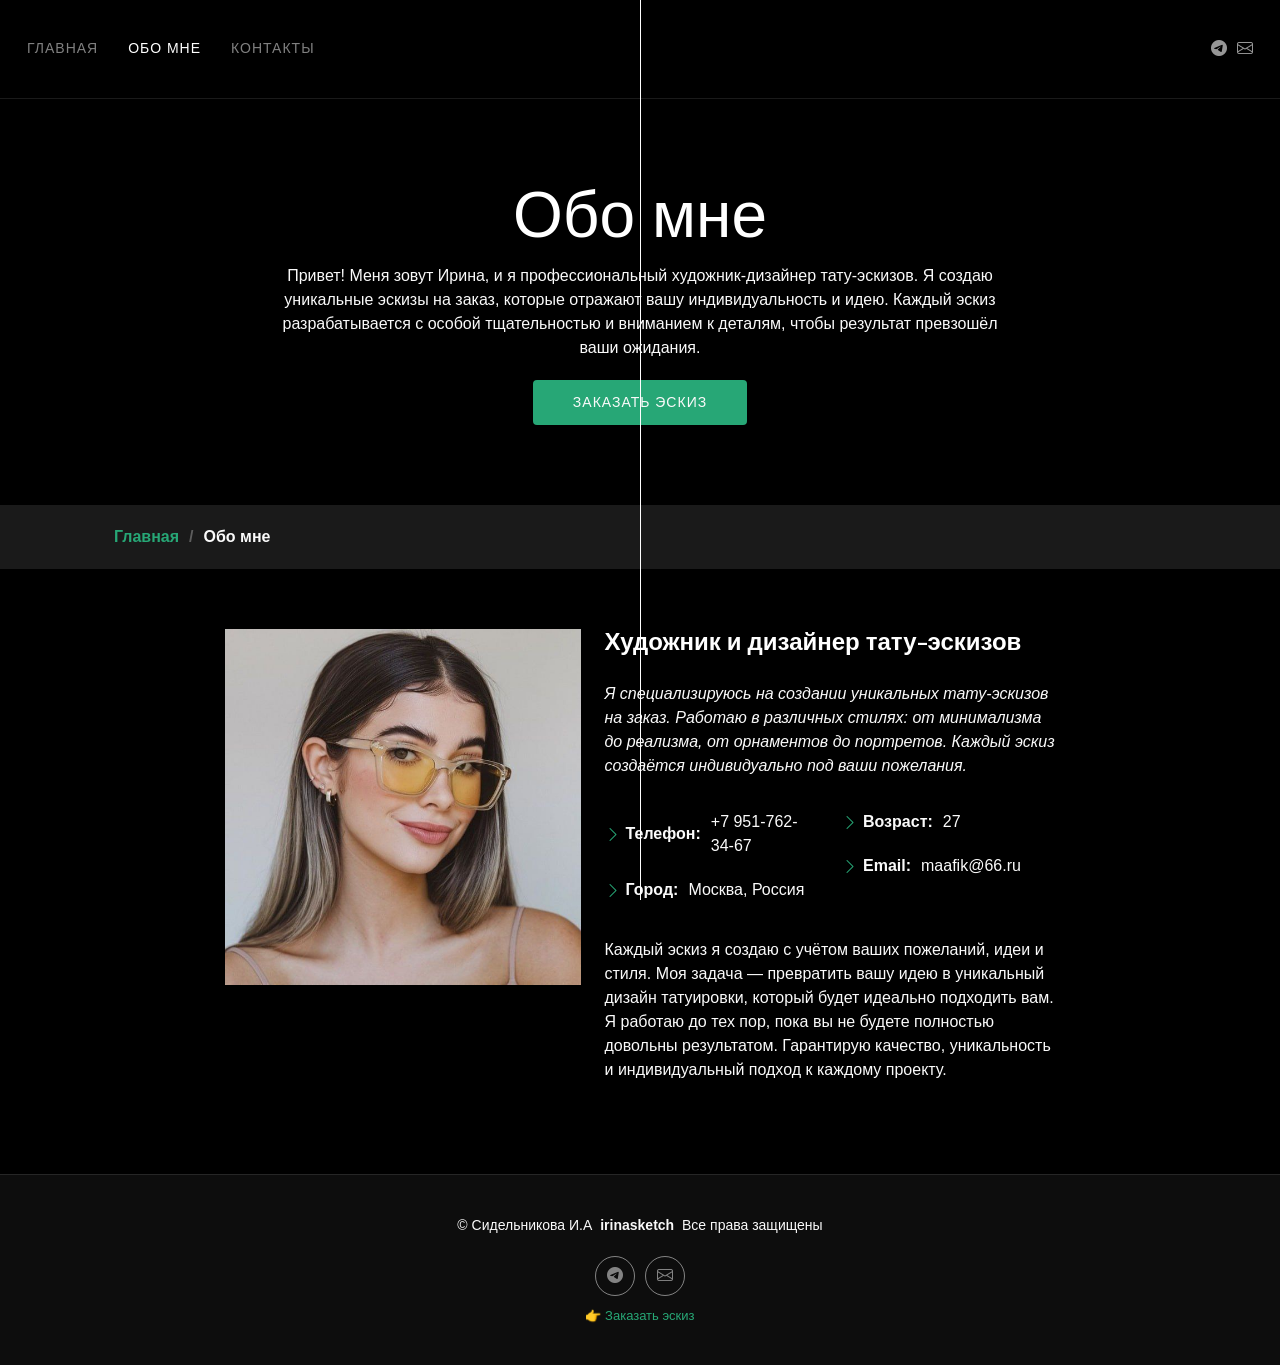
==== about.html @ cccf31b6 "312" ====
<!DOCTYPE html>
<html lang="en">

<head>
  <meta charset="utf-8">
  <meta content="width=device-width, initial-scale=1.0" name="viewport">
  <title>irinasketch — Обо мне</title>
  <meta name="description" content="Обо мне - Ирина, художник и дизайнер тату-эскизов. Создаю уникальные дизайны на заказ с учётом ваших пожеланий.">
  <meta name="keywords" content="обо мне, художник тату, дизайнер эскизов, тату мастер, ирина, портфолио">

  <!-- DNS prefetch for external resources -->
  <link rel="dns-prefetch" href="//fonts.googleapis.com">
  <link rel="dns-prefetch" href="//fonts.gstatic.com">
  <link rel="dns-prefetch" href="//www.googletagmanager.com">
  <link rel="dns-prefetch" href="//mc.yandex.ru">

  <!-- Favicons -->
  <link rel="icon" href="/favicon.ico" type="image/x-icon">
  <link href="assets/img/favicon.png" rel="icon">
  <link href="assets/img/apple-touch-icon.png" rel="apple-touch-icon">

  <!-- Fonts - optimized -->
  <link rel="preconnect" href="https://fonts.googleapis.com">
  <link rel="preconnect" href="https://fonts.gstatic.com" crossorigin>
  <link rel="preload" href="https://fonts.googleapis.com/css2?family=Roboto:wght@300;400;500;700&family=Cardo:wght@400;700&display=swap" as="style" onload="this.onload=null;this.rel='stylesheet'">
  <noscript><link href="https://fonts.googleapis.com/css2?family=Roboto:wght@300;400;500;700&family=Cardo:wght@400;700&display=swap" rel="stylesheet"></noscript>


  <!-- Vendor CSS Files -->
  <link href="assets/vendor/bootstrap/css/bootstrap.min.css" rel="stylesheet">
  <link href="assets/vendor/bootstrap-icons/bootstrap-icons.css" rel="stylesheet">
  <link href="assets/vendor/aos/aos.css" rel="stylesheet">
  <link href="assets/vendor/glightbox/css/glightbox.min.css" rel="stylesheet">
  <link href="assets/vendor/swiper/swiper-bundle.min.css" rel="stylesheet">

  <!-- Main CSS File -->
  <link href="assets/css/main.css?v=2.0" rel="stylesheet">

  <!-- Google tag (gtag.js) - optimized loading -->
  <script>
    window.addEventListener('load', function() {
      setTimeout(function() {
        var script = document.createElement('script');
        script.async = true;
        script.src = 'https://www.googletagmanager.com/gtag/js?id=G-0ZKS0X8JS6';
        document.head.appendChild(script);
        
        script.onload = function() {
          window.dataLayer = window.dataLayer || [];
          function gtag(){dataLayer.push(arguments);}
          gtag('js', new Date());
          gtag('config', 'G-0ZKS0X8JS6');
        };
      }, 2000); // Задержка 2 секунды после загрузки страницы
    });
  </script>

  <!-- Google Ads Conversion Tracking -->
  <script>
  function gtag_report_conversion(url) {
    console.log('Conversion function called for URL:', url);
    var callback = function () {
      console.log('Conversion callback executed');
      if (typeof(url) != 'undefined') {
        window.location = url;
      }
    };
    
    // Check if gtag is available
    if (typeof gtag === 'function') {
      console.log('Sending conversion event...');
      gtag('event', 'conversion', {
          'send_to': 'AW-17846995280/Cr2oCLWYktwbENCSjr5C',
          'value': 1.0,
          'currency': 'USD',
          'event_callback': callback
      });
    } else {
      console.error('gtag function is not available!');
      // Fallback: redirect directly
      callback();
    }
    return false;
  }
  </script>

  <!-- =======================================================
  * Template Name: PhotoFolio
  * Template URL: https://bootstrapmade.com/photofolio-bootstrap-photography-website-template/
  * Author: BootstrapMade.com
  * License: https://bootstrapmade.com/license/
  ======================================================== -->
</head>
<!-- Yandex.Metrika counter - optimized loading -->
<script type="text/javascript">
  window.addEventListener('load', function() {
    setTimeout(function() {
      (function(m,e,t,r,i,k,a){
          m[i]=m[i]||function(){(m[i].a=m[i].a||[]).push(arguments)};
          m[i].l=1*new Date();
          for (var j = 0; j < document.scripts.length; j++) {if (document.scripts[j].src === r) { return; }}
          k=e.createElement(t),a=e.getElementsByTagName(t)[0],k.async=1,k.src=r,a.parentNode.insertBefore(k,a)
      })(window, document,'script','https://mc.yandex.ru/metrika/tag.js?id=105430483', 'ym');

      ym(105430483, 'init', {ssr:true, webvisor:true, clickmap:true, ecommerce:"dataLayer", accurateTrackBounce:true, trackLinks:true});
    }, 1500); // Задержка 1.5 секунды после загрузки страницы
  });
</script>
<noscript><div><img src="https://mc.yandex.ru/watch/105430483" style="position:absolute; left:-9999px;" alt="" /></div></noscript>
<!-- /Yandex.Metrika counter -->


<body class="about-page">

  <header id="header" class="header d-flex align-items-center sticky-top">
    <div class="container-fluid position-relative d-flex align-items-center justify-content-between">

      
      <nav id="navmenu" class="navmenu">
        <ul>
          <li><a href="https://irinasketch.ru/">Главная<br></a></li>
          <li><a href="https://irinasketch.ru/about.html" class="active">Обо мне</a></li>
          <li><a href="https://irinasketch.ru/contact.html">Контакты</a></li>
        </ul>
        <i class="mobile-nav-toggle d-xl-none bi bi-list"></i>
      </nav>

      <div class="header-social-links">
        <a href="https://t.me/Irinasketchs?text=%D0%97%D0%B4%D1%80%D0%B0%D0%B2%D1%81%D1%82%D0%B2%D1%83%D0%B9%D1%82%D0%B5!%20%D0%A5%D0%BE%D1%87%D1%83%20%D0%B7%D0%B0%D0%BA%D0%B0%D0%B7%D0%B0%D1%82%D1%8C%20%D1%8D%D1%81%D0%BA%D0%B8%D0%B7." class="facebook" onclick="return gtag_report_conversion('https://t.me/Irinasketchs?text=%D0%97%D0%B4%D1%80%D0%B0%D0%B2%D1%81%D1%82%D0%B2%D1%83%D0%B9%D1%82%D0%B5!%20%D0%A5%D0%BE%D1%87%D1%83%20%D0%B7%D0%B0%D0%BA%D0%B0%D0%B7%D0%B0%D1%82%D1%8C%20%D1%8D%D1%81%D0%BA%D0%B8%D0%B7.')"><i class="bi bi-facebook"></i></a>

        <a href="mailto:maafik@66.ru" class="instagram"><i class="bi bi-instagram"></i></a>
      </div>

    </div>
  </header>
  <main class="main">

    <!-- Page Title -->
    <div class="page-title" data-aos="fade">
      <div class="heading">
        <div class="container">
          <div class="row d-flex justify-content-center text-center">
            <div class="col-lg-8">
              <h1>Обо мне</h1>
<p class="mb-0">Привет! Меня зовут Ирина, и я профессиональный художник-дизайнер тату-эскизов. 
  Я создаю уникальные эскизы на заказ, которые отражают вашу индивидуальность и идею. 
  Каждый эскиз разрабатывается с особой тщательностью и вниманием к деталям, чтобы результат превзошёл ваши ожидания.</p>

              <a href="https://irinasketch.ru/contact.html" class="cta-btn">Заказать эскиз<br></a>
            </div>
          </div>
        </div>
      </div>
      <nav class="breadcrumbs">
        <div class="container">
          <ol>
            <li><a href="https://irinasketch.ru/">Главная</a></li>
            <li class="current">Обо мне</li>
          </ol>
        </div>
      </nav>
    </div><!-- End Page Title -->

    <!-- About Section -->
    <section id="about" class="about section">

      <div class="container" data-aos="fade-up" data-aos-delay="100">

        <div class="row gy-4 justify-content-center">
          <div class="col-lg-4">
            <img src="assets/img/profile-img.png" class="img-fluid" alt="">
          </div>
          <div class="col-lg-5 content">
            <h2>Художник и дизайнер тату-эскизов</h2>
<p class="fst-italic py-3">
 Я специализируюсь на создании уникальных тату-эскизов на заказ. Работаю в различных стилях: от минимализма до реализма, от орнаментов до портретов. Каждый эскиз создаётся индивидуально под ваши пожелания.
</p>

     
            <div class="row">
              <div class="col-lg-6">
                <ul>
                  <li><i class="bi bi-chevron-right"></i> <strong>Телефон:</strong> <span>+7 951-762-34-67</span></li>
                  <li><i class="bi bi-chevron-right"></i> <strong>Город:</strong> <span>Москва, Россия</span></li>
                </ul>
              </div>
              <div class="col-lg-6">
                <ul>
                  <li><i class="bi bi-chevron-right"></i> <strong>Возраст:</strong> <span>27</span></li>
                  <li><i class="bi bi-chevron-right"></i> <strong>Email:</strong> <span>maafik@66.ru</span></li>
                </ul>
              </div>
            </div>
            
<p class="py-3">
   Каждый эскиз я создаю с учётом ваших пожеланий, идеи и стиля. 
  Моя задача — превратить вашу идею в уникальный дизайн татуировки, который будет идеально подходить вам. 
  Я работаю до тех пор, пока вы не будете полностью довольны результатом. 
  Гарантирую качество, уникальность и индивидуальный подход к каждому проекту.
</p>

          </div>
        </div>

      </div>

    </section><!-- /About Section -->

  </main>

  <footer id="footer" class="footer">

    <div class="container">
      <div class="copyright text-center ">
        <p>© <span>Сидельникова И.А</span> <strong class="px-1 sitename">irinasketch</strong> <span> Все права защищены</span></p>
      </div>
      <div class="social-links d-flex justify-content-center">
        <a href="https://t.me/Irinasketchs?text=%D0%97%D0%B4%D1%80%D0%B0%D0%B2%D1%81%D1%82%D0%B2%D1%83%D0%B9%D1%82%D0%B5!%20%D0%A5%D0%BE%D1%87%D1%83%20%D0%B7%D0%B0%D0%BA%D0%B0%D0%B7%D0%B0%D1%82%D1%8C%20%D1%8D%D1%81%D0%BA%D0%B8%D0%B7." onclick="return gtag_report_conversion('https://t.me/Irinasketchs?text=%D0%97%D0%B4%D1%80%D0%B0%D0%B2%D1%81%D1%82%D0%B2%D1%83%D0%B9%D1%82%D0%B5!%20%D0%A5%D0%BE%D1%87%D1%83%20%D0%B7%D0%B0%D0%BA%D0%B0%D0%B7%D0%B0%D1%82%D1%8C%20%D1%8D%D1%81%D0%BA%D0%B8%D0%B7.')"><i class="bi bi-facebook"></i></a>

        <a href="mailto:maafik@66.ru"><i class="bi bi-instagram"></i></a>
      </div>
      <div class="credits">
        <!-- All the links in the footer should remain intact. -->
        <!-- You can delete the links only if you've purchased the pro version. -->
        <!-- Licensing information: https://bootstrapmade.com/license/ -->
        <!-- Purchase the pro version with working PHP/AJAX contact form: [buy-url] -->
<a href="https://irinasketch.ru/contact.html">👉 Заказать эскиз</a>
      </div>
    </div>

  </footer>

  <!-- Scroll Top -->
  <a href="#" id="scroll-top" class="scroll-top d-flex align-items-center justify-content-center"><i class="bi bi-arrow-up-short"></i></a>

  <!-- Preloader -->
  <div id="preloader">
    <div class="line"></div>
  </div>

  <!-- Critical JS preload -->
  <link rel="preload" href="assets/vendor/bootstrap/js/bootstrap.bundle.min.js" as="script">
  <link rel="preload" href="assets/vendor/aos/aos.js" as="script">
  <link rel="preload" href="assets/js/main.js?v=2.0" as="script">

  <!-- Vendor JS Files -->
  <script src="assets/vendor/bootstrap/js/bootstrap.bundle.min.js" defer></script>
  <script src="assets/vendor/php-email-form/validate.js" defer></script>
  <script src="assets/vendor/aos/aos.js" defer></script>
  <script src="assets/vendor/glightbox/js/glightbox.min.js" defer></script>
  <script src="assets/vendor/swiper/swiper-bundle.min.js" defer></script>

  <!-- Main JS File -->
  <script src="assets/js/main.js?v=2.0" defer></script>

</body>

</html>
---- assets/css/main.css ----
/**
* Template Name: PhotoFolio
* Template URL: https://bootstrapmade.com/photofolio-bootstrap-photography-website-template/
* Updated: Aug 07 2024 with Bootstrap v5.3.3
* Author: BootstrapMade.com
* License: https://bootstrapmade.com/license/
*/

/*--------------------------------------------------------------
# Font & Color Variables
# Help: https://bootstrapmade.com/color-system/
--------------------------------------------------------------*/
/* Fonts */
:root {
  --default-font: "Roboto",  system-ui, -apple-system, "Segoe UI", Roboto, "Helvetica Neue", Arial, "Noto Sans", "Liberation Sans", sans-serif, "Apple Color Emoji", "Segoe UI Emoji", "Segoe UI Symbol", "Noto Color Emoji";
  --heading-font: "Cardo",  sans-serif;
  --nav-font: "Inter",  sans-serif;
}

/* Global Colors - The following color variables are used throughout the website. Updating them here will change the color scheme of the entire website */
:root { 
  --background-color: #000000; /* Background color for the entire website, including individual sections */
  --default-color: #fafafa; /* Default color used for the majority of the text content across the entire website */
  --heading-color: #ffffff; /* Color for headings, subheadings and title throughout the website */
  --accent-color: #27a776; /* Accent color that represents your brand on the website. It's used for buttons, links, and other elements that need to stand out */
  --surface-color: #1a1a1a; /* The surface color is used as a background of boxed elements within sections, such as cards, icon boxes, or other elements that require a visual separation from the global background. */
  --contrast-color: #ffffff; /* Contrast color for text, ensuring readability against backgrounds of accent, heading, or default colors. */
}

/* Nav Menu Colors - The following color variables are used specifically for the navigation menu. They are separate from the global colors to allow for more customization options */
:root {
  --nav-color: rgba(255, 255, 255, 0.5);  /* The default color of the main navmenu links */
  --nav-hover-color: #ffffff; /* Applied to main navmenu links when they are hovered over or active */
  --nav-mobile-background-color: #1a1a1a; /* Used as the background color for mobile navigation menu */
  --nav-dropdown-background-color: #1a1a1a; /* Used as the background color for dropdown items that appear when hovering over primary navigation items */
  --nav-dropdown-color: rgba(255, 255, 255, 0.5); /* Used for navigation links of the dropdown items in the navigation menu. */
  --nav-dropdown-hover-color: #ffffff; /* Similar to --nav-hover-color, this color is applied to dropdown navigation links when they are hovered over. */
}

/* Color Presets - These classes override global colors when applied to any section or element, providing reuse of the sam color scheme. */

.light-background {
  --background-color: #1a1a1a;
  --surface-color: #343434;
}

.dark-background {
  --background-color: #060606;
  --default-color: #ffffff;
  --heading-color: #ffffff;
  --surface-color: #252525;
  --contrast-color: #ffffff;
}

/* Smooth scroll */
:root {
  scroll-behavior: smooth;
}

/*--------------------------------------------------------------
# General Styling & Shared Classes
--------------------------------------------------------------*/
body {
  color: var(--default-color);
  background-color: var(--background-color);
  font-family: var(--default-font);
}

a {
  color: var(--accent-color);
  text-decoration: none;
  transition: 0.3s;
}

a:hover {
  color: color-mix(in srgb, var(--accent-color), transparent 25%);
  text-decoration: none;
}

h1,
h2,
h3,
h4,
h5,
h6 {
  color: var(--heading-color);
  font-family: var(--heading-font);
}

/* PHP Email Form Messages
------------------------------*/
.php-email-form .error-message {
  display: none;
  background: #df1529;
  color: #ffffff;
  text-align: left;
  padding: 15px;
  margin-bottom: 24px;
  font-weight: 600;
}

.php-email-form .sent-message {
  display: none;
  color: #ffffff;
  background: #059652;
  text-align: center;
  padding: 15px;
  margin-bottom: 24px;
  font-weight: 600;
}

.php-email-form .loading {
  display: none;
  background: var(--surface-color);
  text-align: center;
  padding: 15px;
  margin-bottom: 24px;
}

.php-email-form .loading:before {
  content: "";
  display: inline-block;
  border-radius: 50%;
  width: 24px;
  height: 24px;
  margin: 0 10px -6px 0;
  border: 3px solid var(--accent-color);
  border-top-color: var(--surface-color);
  animation: php-email-form-loading 1s linear infinite;
}

@keyframes php-email-form-loading {
  0% {
      transform: rotate(0deg);
  }

  100% {
      transform: rotate(360deg);
  }
}

body {
  font-family: Arial, sans-serif;
  margin: 0;
  padding: 0;
  background: #000;
  color: #fff;
}

.overlay {
  position: fixed;
  top: 0;
  left: 0;
  width: 100%;
  height: 100%;
  background: rgba(0, 0, 0, 0.9);
}

.order-modal {
  position: fixed;
  inset: 0;
  display: none;
  align-items: center;
  justify-content: center;
  background: rgba(0, 0, 0, 0.78);
  backdrop-filter: blur(4px);
  padding: 0;
  z-index: 10500;
  overflow: hidden;
  overscroll-behavior: contain;
  padding-top: env(safe-area-inset-top, 0px);
  padding-bottom: env(safe-area-inset-bottom, 0px);
}

.order-modal.open {
  display: flex;
}

.order-modal__dialog {
  position: relative;
  background: radial-gradient(circle at 15% 15%, rgba(255, 108, 61, 0.12), transparent 40%),
              radial-gradient(circle at 80% 0%, rgba(255, 60, 125, 0.14), transparent 45%),
              #0b0b0f;
  border: 1px solid rgba(255, 255, 255, 0.06);
  box-shadow: 0 20px 60px rgba(0, 0, 0, 0.55);
  border-radius: 18px;
  max-width: 840px;
  width: 100%;
  padding: 32px 28px 26px;
  color: #f8f8f8;
  box-sizing: border-box;
  max-height: 100vh; /* fallback */
  max-height: 100svh;
  max-height: 100dvh;
  overflow-x: hidden;
  overflow-y: auto;
  overscroll-behavior: contain;
  -webkit-overflow-scrolling: touch;
}

.order-modal__close {
  position: absolute;
  top: 12px;
  right: 12px;
  width: 28px;
  height: 28px;
  border-radius: 50%;
  background: rgba(255, 255, 255, 0.08);
  border: 1px solid rgba(255, 255, 255, 0.08);
  color: #fff;
  font-size: 16px;
  display: grid;
  place-items: center;
  cursor: pointer;
  transition: 0.25s;
}

.order-modal__close:hover {
  background: rgba(255, 255, 255, 0.16);
}

.order-modal__title {
  text-align: center;
  font-size: clamp(24px, 2.8vw, 32px);
  margin: 6px 0 12px;
  font-weight: 800;
}

.order-modal__text {
  text-align: center;
  color: rgba(255, 255, 255, 0.82);
  line-height: 1.55;
  max-width: 700px;
  margin: 0 auto 24px;
  font-size: 16px;
}

.order-modal__actions {
  display: grid;
  grid-template-columns: 1fr;
  gap: 12px;
  margin-bottom: 18px;
}

.order-modal__btn {
  display: inline-flex;
  align-items: center;
  justify-content: center;
  gap: 10px;
  padding: 14px 18px;
  border-radius: 12px;
  border: none;
  font-size: 17px;
  font-weight: 800;
  text-transform: uppercase;
  letter-spacing: 0.4px;
  cursor: pointer;
  transition: transform 0.2s ease, box-shadow 0.25s ease, filter 0.25s ease;
  width: 100%;
  color: #0b0b0f;
}

.order-modal__btn:hover {
  transform: translateY(-1px);
  filter: brightness(1.05);
}

.order-modal__btn--tg:hover {
  color: #ff3c3d;
}

.order-modal__btn:focus-visible {
  outline: 2px solid #fff;
  outline-offset: 3px;
}

.order-modal__btn--tg {
  background: linear-gradient(135deg, #37aee2, #1e96c8);
  box-shadow: 0 10px 28px rgba(55, 174, 226, 0.35);
}

.order-modal__btn--wa {
  background: linear-gradient(135deg, #25d366, #128c7e);
  box-shadow: 0 10px 28px rgba(37, 211, 102, 0.35);
  font-size: 17px;
  font-weight: 800;
  text-transform: uppercase;
  letter-spacing: 0.4px;
  padding: 14px 18px;
}

.order-modal__btn--wa:hover {
  color: #fff;
}

.order-modal__btn-content {
  display: flex;
  flex-direction: column;
  align-items: center;
  justify-content: center;
  width: 100%;
  height: 100%;
  text-align: center;
}

.order-modal__btn-main {
  font-size: 17px;
  font-weight: 800;
  text-transform: uppercase;
  letter-spacing: 0.4px;
  line-height: 1.2;
}

.order-modal__btn-sub {
  font-size: 11px;
  opacity: 0.8;
  margin-top: 2px;
  line-height: 1.2;
  text-transform: none;
  letter-spacing: normal;
}

.order-modal__btn-phone {
  font-size: 10px;
  opacity: 0.7;
  margin-top: 2px;
  line-height: 1.2;
}

.order-carousel {
  margin-top: 12px;
}

.order-carousel__label {
  font-weight: 700;
  letter-spacing: 0.6px;
  text-transform: uppercase;
  font-size: 13px;
  color: rgba(255, 255, 255, 0.65);
  margin-bottom: 8px;
  display: inline-block;
}

.order-carousel__viewport {
  position: relative;
}

.order-carousel__track {
  display: grid;
  grid-auto-flow: column;
  grid-auto-columns: 82%;
  gap: 14px;
  overflow-x: auto;
  scroll-snap-type: x mandatory;
  scroll-behavior: smooth;
  padding: 6px 4px 10px;
  -webkit-overflow-scrolling: touch;
}

.order-carousel__track::-webkit-scrollbar {
  height: 6px;
}

.order-carousel__track::-webkit-scrollbar-thumb {
  background: rgba(255, 255, 255, 0.22);
  border-radius: 8px;
}

.order-carousel__item {
  scroll-snap-align: center;
  border-radius: 12px;
  overflow: hidden;
  border: 1px solid rgba(255, 255, 255, 0.06);
  background: #111;
}

.order-carousel__item img {
  width: 100%;
  height: 100%;
  display: block;
  object-fit: cover;
  user-select: none;
  pointer-events: none;
  -webkit-user-drag: none;
}

.order-carousel__nav {
  position: absolute;
  inset: 0;
  pointer-events: none;
}

.order-carousel__arrow {
  position: absolute;
  top: 50%;
  transform: translateY(-50%);
  width: 44px;
  height: 44px;
  border-radius: 50%;
  border: 1px solid rgba(255, 255, 255, 0.15);
  background: rgba(0, 0, 0, 0.5);
  color: #fff;
  display: grid;
  place-items: center;
  cursor: pointer;
  pointer-events: all;
  transition: 0.25s ease;
}

.order-carousel__arrow:hover {
  background: rgba(0, 0, 0, 0.7);
  border-color: rgba(255, 255, 255, 0.25);
}

.order-carousel__arrow--prev {
  left: -6px;
}

.order-carousel__arrow--next {
  right: -6px;
}

.order-modal small {
  display: block;
  text-align: center;
  color: rgba(255, 255, 255, 0.55);
  margin-top: 12px;
}

.order-modal__vpn-notice {
  text-align: right;
  margin-top: 8px;
  padding-right: 8px;
}

.order-modal__vpn-text {
  color: #ff0000;
  font-size: 12px;
  opacity: 0.8;
}

body.modal-open {
  overflow: hidden;
  overscroll-behavior: contain;
}

@media (min-width: 768px) {
  .order-modal__dialog {
    padding: 38px 38px 30px;
  }

  .order-modal__actions {
    grid-template-columns: repeat(2, minmax(0, 1fr));
  }

  .order-carousel__track {
    grid-auto-columns: 48%;
  }
}

@media (max-width: 767.98px) {
  .order-modal {
    align-items: flex-start;
  }

  .order-modal__dialog {
    margin-top: 20px;
    max-height: calc(100vh - 40px);
    max-height: calc(100svh - 40px);
    max-height: calc(100dvh - 40px);
    height: auto;
  }

  .order-carousel__item {
    height: 230px;
  }
}

@media (min-width: 1200px) {
  .order-carousel__track {
    grid-auto-columns: 36%;
  }

  .order-carousel__arrow {
    display: grid;
  }
}

.form-container {
  background: #000000;
  padding: 20px;
  border-radius: 15px;
  box-shadow: 0 0 20px rgba(255, 255, 255, 0.5);
  width: 90%;
  max-width: 600px;
}

.form-container h2 {
  margin: 0 0 10px; /* Уменьшены отступы */
  text-align: center;
  font-size: 24px;
  font-weight: bold;
}

.form-container label {
  display: block;
  margin: 4px 0 2px; /* Уменьшены отступы */
  color: #ccc;
}

.form-container input, .form-container select, .form-container button {
  width: 100%;
  padding: 14px; /* Увеличены отступы внутри элементов для комфортного ввода */
  margin-bottom: 8px; /* Уменьшены отступы между полями */
  border-radius: 8px;
  border: none;
  outline: none;
  font-size: 16px;
  background: #222;
  color: #fff;
  box-shadow: inset 0 0 5px rgba(0, 0, 0, 0.5);
}

.form-container input:focus, .form-container select:focus {
  box-shadow: 0 0 10px rgba(255, 255, 255, 0.5);
}

.form-container button {
  background: #444;
  color: #fff;
  text-transform: uppercase;
  letter-spacing: 1px;
  cursor: pointer;
  transition: 0.5s;
}

.form-container button:hover {
  background: #555;
  box-shadow: 0 0 10px rgba(255, 255, 255, 0.5);
}

.btn-order {
  display: inline-block;
  background: linear-gradient(135deg, #ff6b3d, #ff3c7d);
  color: #0f0f0f;
  padding: 12px 22px;
  border-radius: 10px;
  text-decoration: none;
  font-weight: 700;
  letter-spacing: 0.3px;
  transition: 0.35s;
  box-shadow: 0 8px 28px rgba(255, 90, 70, 0.35), 0 0 0 1px rgba(255, 255, 255, 0.06);
}

.btn-order:hover {
  transform: translateY(-1px);
  box-shadow: 0 12px 36px rgba(255, 90, 70, 0.5), 0 0 0 1px rgba(255, 255, 255, 0.08);
  color: #0b0b0b;
}

.btn-get-started {
  display: inline-block;
  padding: 14px 50px;
  border-radius: 10px;
  background: linear-gradient(135deg, #ff6b3d, #ff3c7d);
  color: #0f0f0f;
  text-transform: uppercase;
  letter-spacing: 1px;
  border: none;
  font-size: 18px;
  font-weight: 800;
  text-align: center;
  cursor: pointer;
  transition: 0.35s;
  box-shadow: 0 10px 35px rgba(255, 90, 70, 0.35), 0 0 0 2px rgba(255, 255, 255, 0.06);
}

.btn-get-started:hover {
  transform: translateY(-1px);
  box-shadow: 0 14px 45px rgba(255, 90, 70, 0.5), 0 0 0 2px rgba(255, 255, 255, 0.08);
  color: #0b0b0b;
}

.green-button {
  background: linear-gradient(135deg, #004d00, #007300);
  color: #fff;
  font-weight: 400;
  font-size: 16px;
  padding: 14px 50px;
  border-radius: 6px;
  text-transform: uppercase;
  letter-spacing: 1px;
  cursor: pointer;
  display: block;
  margin: 20px auto 0;
  text-align: center;
  transition: 0.5s;
}

.green-button:hover {
  background: linear-gradient(135deg, #006600, #009900);
  box-shadow: 0 0 15px rgba(0, 255, 0, 0.5);
}

textarea {
  width: 100%;
  height: 120px; /* Увеличена высота */
  resize: none;
  border: 1px solid #ccc;
  border-radius: 4px;
  padding: 10px; /* Увеличены отступы внутри textarea */
  font-size: 14px;
  box-sizing: border-box;
}

textarea:focus {
  border-color: #7bbd42;
  outline: none;
}

@media screen and (max-width: 768px) {
  .form-container {
      padding: 15px;
  }

  .form-container label {
      margin: 4px 0 2px; /* Уменьшены отступы */
  }

  .form-container input,
  .form-container select,
  .form-container button {
      padding: 12px; /* Увеличены отступы внутри элементов */
      margin-bottom: 6px; /* Уменьшены отступы между элементами */
  }

  .form-container h2 {
      font-size: 20px;
  }

  textarea {
      font-size: 14px; /* Размер шрифта как до изменений */
      padding: 10px; /* Отступы внутри textarea увеличены */
  }
}

@media screen and (max-width: 480px) {
  .form-container {
      padding: 12px;
  }

  .form-container label {
      margin: 4px 0 2px; /* Уменьшены отступы */
  }

  .form-container input,
  .form-container select,
  .form-container button {
      padding: 10px; /* Увеличены отступы внутри */
      margin-bottom: 5px; /* Уменьшены отступы между элементами */
  }

  .form-container h2 {
      font-size: 18px;
  }

  textarea {
      font-size: 12px;
      padding: 8px; /* Отступы внутри textarea увеличены */
  }

  .work-step-card {
      padding: 22px 16px 18px;
  }

  .work-step-badge {
      left: 14px;
      width: 34px;
      height: 34px;
      font-size: 15px;
  }
}

.pain-block {
  background: radial-gradient(circle at 20% 20%, rgba(255, 108, 61, 0.12), transparent 35%),
              radial-gradient(circle at 80% 0%, rgba(255, 60, 125, 0.14), transparent 40%),
              var(--surface-color);
  border: 1px solid rgba(255, 255, 255, 0.04);
  border-radius: 18px;
  padding: 28px 26px;
  box-shadow: 0 16px 40px rgba(0, 0, 0, 0.35);
}

.pain-block h3 {
  font-size: 26px;
  margin-bottom: 14px;
}

.pain-block p {
  color: rgba(255, 255, 255, 0.8);
  margin-bottom: 10px;
  line-height: 1.55;
}

.pain-bullets {
  list-style: none;
  padding: 0;
  margin: 0;
  display: grid;
  gap: 10px;
}

.pain-bullets li {
  display: flex;
  gap: 10px;
  align-items: flex-start;
  background: rgba(255, 255, 255, 0.03);
  border-radius: 12px;
  padding: 10px 12px;
}

.pain-bullets .icon {
  color: #ff7a4f;
  font-size: 18px;
  line-height: 1.4;
}

.work-process {
  position: relative;
}

.work-step-card {
  position: relative;
  height: 100%;
  padding: 26px 20px 22px;
  border-radius: 18px;
  background: radial-gradient(circle at 20% 20%, rgba(255, 108, 61, 0.10), transparent 35%),
              radial-gradient(circle at 80% 0%, rgba(255, 60, 125, 0.12), transparent 40%),
              rgba(255, 255, 255, 0.03);
  border: 1px solid rgba(255, 255, 255, 0.06);
  box-shadow: 0 14px 34px rgba(0, 0, 0, 0.35);
  transition: 0.35s;
}

.work-step-card:hover {
  transform: translateY(-2px);
  box-shadow: 0 18px 42px rgba(0, 0, 0, 0.45);
}

.work-step-badge {
  position: absolute;
  top: -14px;
  left: 18px;
  width: 36px;
  height: 36px;
  border-radius: 999px;
  display: grid;
  place-items: center;
  font-weight: 900;
  font-size: 16px;
  letter-spacing: 0.2px;
  color: #0b0b0b;
  background: linear-gradient(135deg, #ff6b3d, #ff3c7d);
  box-shadow: 0 10px 30px rgba(255, 90, 70, 0.35), 0 0 0 2px rgba(255, 255, 255, 0.06);
}

.work-step-title {
  margin-top: 10px;
  font-size: 18px;
  font-weight: 700;
  color: var(--heading-color);
}

.work-step-text {
  margin-top: 8px;
  line-height: 1.55;
  color: rgba(255, 255, 255, 0.78);
}

/*--------------------------------------------------------------
# Global Header
--------------------------------------------------------------*/
.header {
  color: var(--default-color);
  background-color: var(--background-color);
  padding: 20px 0;
  transition: all 0.5s;
  z-index: 997;
  border-bottom: 1px solid var(--background-color);
}

.header .logo {
  line-height: 1;
}

.header .logo img {
  max-height: 36px;
  margin-right: 8px;
}

.header .logo h1 {
  font-size: 32px;
  margin: 0;
  font-weight: 400;
  color: var(--heading-color);
}

.header .logo i {
  font-size: 28px;
  margin-right: 6px;
}

.header .header-social-links {
  padding-right: 15px;
}

.header .header-social-links a {
  color: color-mix(in srgb, var(--default-color), transparent 40%);
  padding-left: 6px;
  display: inline-block;
  transition: 0.3s;
  font-size: 16px;
}

.header .header-social-links a:hover {
  color: var(--accent-color);
}

.header .header-social-links a i {
  line-height: 0px;
}

.price-section.centered {
  text-align: center;
}

.price-table {
  margin: 0 auto;
  border-collapse: collapse;
  font-size: 16px;
}

.price-table td {
  padding: 6px 16px;
  vertical-align: top;
  text-align: left;
}

@media (max-width: 1200px) {
  .header .logo {
    order: 1;
  }

  .header .logo h1 {
    font-size: 26px;
  }

  .header .logo i {
    font-size: 20px;
  }

  .header .header-social-links {
    order: 2;
  }

  .header .header-social-links a {
    font-size: 16px;
  }

  .header .navmenu {
    order: 3;
  }
}

.scrolled .header {
  border-color: color-mix(in srgb, var(--background-color) 90%, white 20%);
}

/*--------------------------------------------------------------
# Navigation Menu
--------------------------------------------------------------*/
/* Navmenu - Desktop */
@media (min-width: 1200px) {
  .navmenu {
    padding: 0;
  }

  .navmenu ul {
    margin: 0;
    padding: 0;
    display: flex;
    list-style: none;
    align-items: center;
  }

  .navmenu li {
    position: relative;
  }

  .navmenu a,
  .navmenu a:focus {
    color: var(--nav-color);
    padding: 18px 15px;
    font-size: 14px;
    font-family: var(--nav-font);
    font-weight: 400;
    display: flex;
    align-items: center;
    justify-content: space-between;
    white-space: nowrap;
    transition: 0.3s;
    text-transform: uppercase;
    letter-spacing: 1px;
  }

  .navmenu a i,
  .navmenu a:focus i {
    font-size: 12px;
    line-height: 0;
    margin-left: 5px;
    transition: 0.3s;
  }

  .navmenu li:last-child a {
    padding-right: 0;
  }

  .navmenu li:hover>a,
  .navmenu .active,
  .navmenu .active:focus {
    color: var(--nav-hover-color);
  }

  .navmenu .dropdown ul {
    margin: 0;
    padding: 10px 0;
    background: var(--nav-dropdown-background-color);
    display: block;
    position: absolute;
    visibility: hidden;
    left: 14px;
    top: 130%;
    opacity: 0;
    transition: 0.3s;
    border-radius: 4px;
    z-index: 99;
  }

  .navmenu .dropdown ul li {
    min-width: 200px;
  }

  .navmenu .dropdown ul a {
    padding: 10px 20px;
    font-size: 15px;
    text-transform: none;
    color: var(--nav-dropdown-color);
  }

  .navmenu .dropdown ul a i {
    font-size: 12px;
  }

  .navmenu .dropdown ul a:hover,
  .navmenu .dropdown ul .active:hover,
  .navmenu .dropdown ul li:hover>a {
    color: var(--nav-dropdown-hover-color);
  }

  .navmenu .dropdown:hover>ul {
    opacity: 1;
    top: 100%;
    visibility: visible;
  }

  .navmenu .dropdown .dropdown ul {
    top: 0;
    left: -90%;
    visibility: hidden;
  }

  .navmenu .dropdown .dropdown:hover>ul {
    opacity: 1;
    top: 0;
    left: -100%;
    visibility: visible;
  }
}

/* Navmenu - Mobile */
@media (max-width: 1199px) {
  .mobile-nav-toggle {
    color: var(--nav-color);
    font-size: 28px;
    line-height: 0;
    margin-right: 10px;
    cursor: pointer;
    transition: color 0.3s;
  }

  .navmenu {
    padding: 0;
    z-index: 9997;
  }

  .navmenu ul {
    display: none;
    position: absolute;
    inset: 60px 20px 20px 20px;
    padding: 10px 0;
    margin: 0;
    border-radius: 6px;
    background-color: var(--nav-mobile-background-color);
    overflow-y: auto;
    transition: 0.3s;
    z-index: 9998;
    box-shadow: 0px 0px 30px rgba(0, 0, 0, 0.1);
  }

  .navmenu a,
  .navmenu a:focus {
    color: var(--nav-dropdown-color);
    padding: 10px 20px;
    font-family: var(--nav-font);
    font-size: 17px;
    font-weight: 500;
    display: flex;
    align-items: center;
    justify-content: space-between;
    white-space: nowrap;
    transition: 0.3s;
  }

  .navmenu a i,
  .navmenu a:focus i {
    font-size: 12px;
    line-height: 0;
    margin-left: 5px;
    width: 30px;
    height: 30px;
    display: flex;
    align-items: center;
    justify-content: center;
    border-radius: 50%;
    transition: 0.3s;
    background-color: color-mix(in srgb, var(--accent-color), transparent 90%);
  }

  .navmenu a i:hover,
  .navmenu a:focus i:hover {
    background-color: var(--accent-color);
    color: var(--contrast-color);
  }

  .navmenu a:hover,
  .navmenu .active,
  .navmenu .active:focus {
    color: var(--nav-dropdown-hover-color);
  }

  .navmenu .active i,
  .navmenu .active:focus i {
    background-color: var(--accent-color);
    color: var(--contrast-color);
    transform: rotate(180deg);
  }

  .navmenu .dropdown ul {
    position: static;
    display: none;
    z-index: 99;
    padding: 10px 0;
    margin: 10px 20px;
    background-color: var(--nav-dropdown-background-color);
    border: 1px solid color-mix(in srgb, var(--default-color), transparent 90%);
    box-shadow: none;
    transition: all 0.5s ease-in-out;
  }

  .navmenu .dropdown ul ul {
    background-color: rgba(33, 37, 41, 0.1);
  }

  .navmenu .dropdown>.dropdown-active {
    display: block;
    background-color: rgba(33, 37, 41, 0.03);
  }

  .mobile-nav-active {
    overflow: hidden;
  }

  .mobile-nav-active .mobile-nav-toggle {
    color: #fff;
    position: absolute;
    font-size: 32px;
    top: 15px;
    right: 15px;
    margin-right: 0;
    z-index: 9999;
  }

  .mobile-nav-active .navmenu {
    position: fixed;
    overflow: hidden;
    inset: 0;
    background: rgba(33, 37, 41, 0.8);
    transition: 0.3s;
  }

  .mobile-nav-active .navmenu>ul {
    display: block;
  }
}

/*--------------------------------------------------------------
# Global Footer
--------------------------------------------------------------*/
.footer {
  --background-color: color-mix(in srgb, var(--default-color), transparent 95%);
  border-top: 1px solid color-mix(in srgb, var(--default-color), transparent 90%);
  color: var(--default-color);
  background-color: var(--background-color);
  font-size: 14px;
  padding: 40px 0;
  position: relative;
}

.footer .copyright p {
  margin-bottom: 0;
}

.footer .social-links {
  margin-top: 20px;
}

.footer .social-links a {
  display: flex;
  align-items: center;
  justify-content: center;
  width: 40px;
  height: 40px;
  border-radius: 50%;
  border: 1px solid color-mix(in srgb, var(--default-color), transparent 50%);
  font-size: 16px;
  color: color-mix(in srgb, var(--default-color), transparent 50%);
  margin: 0 5px;
  transition: 0.3s;
}

.footer .social-links a:hover {
  color: var(--accent-color);
  border-color: var(--accent-color);
}

.footer .credits {
  margin-top: 10px;
  font-size: 13px;
  text-align: center;
}

/*--------------------------------------------------------------
# Preloader
--------------------------------------------------------------*/
#preloader {
  display: flex;
  position: fixed;
  inset: 0;
  width: 100%;
  height: 100vh;
  z-index: 99999;
}

#preloader:before,
#preloader:after {
  content: "";
  background-color: #000000;
  position: absolute;
  inset: 0;
  width: 50%;
  height: 100%;
  transition: all 0.3s ease 0s;
  z-index: -1;
}

#preloader:after {
  left: auto;
  right: 0;
}

#preloader .line {
  position: relative;
  overflow: hidden;
  margin: auto;
  width: 1px;
  height: 280px;
  transition: all 0.8s ease 0s;
}

#preloader .line:before {
  content: "";
  position: absolute;
  background-color: #ffffff;
  left: 0;
  top: 50%;
  width: 1px;
  height: 0%;
  transform: translateY(-50%);
  animation: lineincrease 1000ms ease-in-out 0s forwards;
}

#preloader .line:after {
  content: "";
  position: absolute;
  background-color: color-mix(in srgb, var(--default-color), transparent 95%);
  left: 0;
  top: 0;
  width: 1px;
  height: 100%;
  transform: translateY(-100%);
  animation: linemove 1200ms linear 0s infinite;
  animation-delay: 2000ms;
}

#preloader.loaded .line {
  opacity: 0;
  height: 100% !important;
}

#preloader.loaded .line:after {
  opacity: 0;
}

#preloader.loaded:before,
#preloader.loaded:after {
  animation: preloaderfinish 300ms ease-in-out 500ms forwards;
}

@keyframes lineincrease {
  0% {
    height: 0%;
  }

  100% {
    height: 100%;
  }
}

@keyframes linemove {
  0% {
    transform: translateY(200%);
  }

  100% {
    transform: translateY(-100%);
  }
}

@keyframes preloaderfinish {
  0% {
    width: 5 0%;
  }

  100% {
    width: 0%;
  }
}

/*--------------------------------------------------------------
# Scroll Top Button
--------------------------------------------------------------*/
.scroll-top {
  position: fixed;
  visibility: hidden;
  opacity: 0;
  right: 15px;
  bottom: -15px;
  z-index: 99999;
  background-color: var(--accent-color);
  width: 44px;
  height: 44px;
  border-radius: 50px;
  transition: all 0.4s;
}

.scroll-top i {
  font-size: 24px;
  color: var(--default-color);
  line-height: 0;
}

.scroll-top:hover {
  background-color: color-mix(in srgb, var(--accent-color), transparent 20%);
}

.scroll-top.active {
  visibility: visible;
  opacity: 1;
  bottom: 15px;
}

/*--------------------------------------------------------------
# Disable aos animation delay on mobile devices
--------------------------------------------------------------*/
@media screen and (max-width: 768px) {
  [data-aos-delay] {
    transition-delay: 0 !important;
  }
}

/*--------------------------------------------------------------
# Global Page Titles & Breadcrumbs
--------------------------------------------------------------*/
.page-title {
  color: var(--default-color);
  background-color: var(--background-color);
  position: relative;
}

.page-title .heading {
  padding: 80px 0;
  border-top: 1px solid color-mix(in srgb, var(--default-color), transparent 90%);
}

.page-title .heading h1 {
  font-size: 64px;
  font-weight: 400;
}

.page-title .heading .cta-btn {
  color: var(--default-color);
  background: var(--accent-color);
  font-weight: 400;
  font-size: 14px;
  display: inline-block;
  margin-top: 20px;
  padding: 12px 40px;
  border-radius: 4px;
  transition: 0.5s;
  text-transform: uppercase;
  letter-spacing: 1px;
}

.page-title .heading .cta-btn:hover {
  background-color: color-mix(in srgb, var(--accent-color) 90%, white 10%);
}

.page-title nav {
  background-color: color-mix(in srgb, var(--default-color), transparent 90%);
  padding: 20px 0;
}

.page-title nav ol {
  display: flex;
  flex-wrap: wrap;
  list-style: none;
  margin: 0;
  font-size: 16px;
  font-weight: 600;
}

.page-title nav ol li+li {
  padding-left: 10px;
}

.page-title nav ol li+li::before {
  content: "/";
  display: inline-block;
  padding-right: 10px;
  color: color-mix(in srgb, var(--default-color), transparent 70%);
}

/*--------------------------------------------------------------
# Global Sections
--------------------------------------------------------------*/
section,
.section {
  color: var(--default-color);
  background-color: var(--background-color);
  padding: 60px 0;
  scroll-margin-top: 100px;
  overflow: clip;
}

@media (max-width: 1199px) {

  section,
  .section {
    scroll-margin-top: 66px;
  }
}

/*--------------------------------------------------------------
# Global Section Titles
--------------------------------------------------------------*/
.section-title {
  padding-bottom: 60px;
  position: relative;
}

.section-title h2 {
  font-size: 14px;
  font-weight: 400;
  padding: 0;
  line-height: 1px;
  margin: 0;
  letter-spacing: 1.5px;
  text-transform: uppercase;
  color: color-mix(in srgb, var(--default-color), transparent 50%);
  position: relative;
  font-family: var(--default-font);
}

.section-title h2::after {
  content: "";
  width: 120px;
  height: 1px;
  display: inline-block;
  background: var(--accent-color);
  margin: 4px 10px;
}

.section-title p {
  color: var(--heading-color);
  margin: 0;
  font-size: 36px;
  font-weight: 400;
  font-family: var(--heading-font);
}

/*--------------------------------------------------------------
# Hero Section
--------------------------------------------------------------*/
.hero {
  width: 100%;
  min-height: 30vh;
  position: relative;
  display: flex;
  align-items: center;
}

.hero h2 {
  margin: 0 0 10px 0;
  font-size: 38px;
  font-weight: 700;
}

.hero h2 .underlight {
  position: relative;
  z-index: 1;
  padding: 0 5px;
  display: inline-block;
}

.hero h2 .underlight:before {
  content: "";
  position: absolute;
  height: 50%;
  bottom: 0;
  left: 0;
  right: 0;
  background: var(--accent-color);
  z-index: -1;
}

.hero p {
  color: color-mix(in srgb, var(--default-color), transparent 30%);
  margin-bottom: 30px;
  font-size: 18px;
}

@media (max-width: 768px) {
  .hero h2 {
    font-size: 32px;
  }
}

.hero .btn-get-started {
  color: var(--contrast-color);
  background: var(--accent-color);
  font-weight: 400;
  font-size: 14px;
  display: inline-block;
  padding: 12px 40px;
  border-radius: 4px;
  transition: 0.5s;
  text-transform: uppercase;
  letter-spacing: 1px;
}

.hero .btn-get-started:hover {
  background-color: color-mix(in srgb, var(--accent-color) 90%, white 10%);
}

/*--------------------------------------------------------------
# Gallery Section
--------------------------------------------------------------*/
.gallery .gallery-item {
  position: relative;
  overflow: hidden;
  border-radius: 10px;
}

.gallery .gallery-item img {
  transition: 0.3s;
}

.gallery .gallery-links {
  position: absolute;
  inset: 0;
  opacity: 0;
  transition: all ease-in-out 0.3s;
  background: rgba(0, 0, 0, 0.6);
  z-index: 3;
}

.gallery .gallery-links .preview-link,
.gallery .gallery-links .details-link {
  font-size: 20px;
  color: rgba(255, 255, 255, 0.5);
  transition: 0.3s;
  line-height: 1.2;
  margin: 30px 8px 0 8px;
}

.gallery .gallery-links .preview-link:hover,
.gallery .gallery-links .details-link:hover {
  color: #ffffff;
}

.gallery .gallery-links .details-link {
  font-size: 30px;
  line-height: 0;
}

.gallery .gallery-item:hover .gallery-links {
  opacity: 1;
}

.gallery .gallery-item:hover .preview-link,
.gallery .gallery-item:hover .details-link {
  margin-top: 0;
}

.gallery .gallery-item:hover img {
  transform: scale(1.1);
}

.glightbox-clean .gslide-description {
  background: #272727;
}

.glightbox-clean .gslide-title {
  color: rgba(255, 255, 255, 0.8);
  margin: 0;
}

/*--------------------------------------------------------------
# About Section
--------------------------------------------------------------*/
.about .content h2 {
  font-weight: 700;
  font-size: 24px;
}

.about .content ul {
  list-style: none;
  padding: 0;
}

.about .content ul li {
  margin-bottom: 20px;
  display: flex;
  align-items: center;
}

.about .content ul strong {
  margin-right: 10px;
}

.about .content ul i {
  font-size: 16px;
  margin-right: 5px;
  color: var(--accent-color);
  line-height: 0;
}

/*--------------------------------------------------------------
# Testimonials Section
--------------------------------------------------------------*/
.testimonials .testimonial-item {
  background-color: var(--surface-color);
  box-shadow: 0px 0 20px rgba(0, 0, 0, 0.1);
  box-sizing: content-box;
  padding: 30px;
  margin: 40px 30px;
  min-height: 320px;
  display: flex;
  flex-direction: column;
  text-align: center;
  transition: 0.3s;
}

.testimonials .testimonial-item .stars {
  margin-bottom: 15px;
}

.testimonials .testimonial-item .stars i {
  color: #ffc107;
  margin: 0 1px;
}

.testimonials .testimonial-item .testimonial-img {
  width: 90px;
  border-radius: 50%;
  border: 4px solid var(--background-color);
  margin: 0 auto;
}

.testimonials .testimonial-item h3 {
  font-size: 18px;
  font-weight: bold;
  margin: 10px 0 5px 0;
}

.testimonials .testimonial-item h4 {
  font-size: 14px;
  color: color-mix(in srgb, var(--default-color), transparent 40%);
  margin: 0;
}

.testimonials .testimonial-item p {
  font-style: italic;
  margin: 0 auto 15px auto;
}

.testimonials .swiper-wrapper {
  height: auto;
}

.testimonials .swiper-pagination {
  margin-top: 20px;
  position: relative;
}

.testimonials .swiper-pagination .swiper-pagination-bullet {
  width: 12px;
  height: 12px;
  background-color: color-mix(in srgb, var(--default-color), transparent 85%);
  opacity: 1;
}

.testimonials .swiper-pagination .swiper-pagination-bullet-active {
  background-color: var(--accent-color);
}

.testimonials .swiper-slide {
  opacity: 0.3;
}

@media (max-width: 1199px) {
  .testimonials .swiper-slide-active {
    opacity: 1;
  }

  .testimonials .swiper-pagination {
    margin-top: 0;
  }

  .testimonials .testimonial-item {
    margin: 40px 20px;
  }
}

@media (min-width: 1200px) {
  .testimonials .swiper-slide-next {
    opacity: 1;
    transform: scale(1.12);
  }
}

/*--------------------------------------------------------------
# Gallery Details Section
--------------------------------------------------------------*/
.gallery-details .portfolio-details-slider img {
  width: 100%;
}

.gallery-details .swiper-wrapper {
  height: auto;
}

.gallery-details .swiper-button-prev,
.gallery-details .swiper-button-next {
  width: 48px;
  height: 48px;
}

.gallery-details .swiper-button-prev:after,
.gallery-details .swiper-button-next:after {
  color: rgba(255, 255, 255, 0.8);
  background-color: rgba(0, 0, 0, 0.15);
  font-size: 24px;
  border-radius: 50%;
  width: 48px;
  height: 48px;
  display: flex;
  align-items: center;
  justify-content: center;
  transition: 0.3s;
}

.gallery-details .swiper-button-prev:hover:after,
.gallery-details .swiper-button-next:hover:after {
  background-color: rgba(0, 0, 0, 0.3);
}

@media (max-width: 575px) {

  .gallery-details .swiper-button-prev,
  .gallery-details .swiper-button-next {
    display: none;
  }
}

.gallery-details .swiper-pagination {
  margin-top: 20px;
  position: relative;
}

.gallery-details .swiper-pagination .swiper-pagination-bullet {
  width: 10px;
  height: 10px;
  background-color: color-mix(in srgb, var(--default-color), transparent 85%);
  opacity: 1;
}

.gallery-details .swiper-pagination .swiper-pagination-bullet-active {
  background-color: var(--accent-color);
}

.gallery-details .portfolio-info h3 {
  font-size: 22px;
  font-weight: 700;
  margin-bottom: 20px;
  padding-bottom: 20px;
  position: relative;
}

.gallery-details .portfolio-info h3:after {
  content: "";
  position: absolute;
  display: block;
  width: 50px;
  height: 3px;
  background: var(--accent-color);
  left: 0;
  bottom: 0;
}

.gallery-details .portfolio-info ul {
  list-style: none;
  padding: 0;
  font-size: 15px;
}

.gallery-details .portfolio-info ul li {
  display: flex;
  flex-direction: column;
  padding-bottom: 15px;
}

.gallery-details .portfolio-info ul strong {
  text-transform: uppercase;
  font-weight: 400;
  color: color-mix(in srgb, var(--default-color), transparent 50%);
  font-size: 14px;
}

.gallery-details .portfolio-info .btn-visit {
  padding: 8px 40px;
  background: var(--accent-color);
  color: var(--contrast-color);
  border-radius: 50px;
  transition: 0.3s;
}

.gallery-details .portfolio-info .btn-visit:hover {
  background: color-mix(in srgb, var(--accent-color), transparent 20%);
}

.gallery-details .portfolio-description h2 {
  font-size: 26px;
  font-weight: 700;
  margin-bottom: 20px;
}

.gallery-details .portfolio-description p {
  padding: 0;
}

.gallery-details .portfolio-description .testimonial-item {
  padding: 30px 30px 0 30px;
  position: relative;
  background: color-mix(in srgb, var(--default-color), transparent 97%);
  margin-bottom: 50px;
}

.gallery-details .portfolio-description .testimonial-item .testimonial-img {
  width: 90px;
  border-radius: 50px;
  border: 6px solid var(--background-color);
  float: left;
  margin: 0 10px 0 0;
}

.gallery-details .portfolio-description .testimonial-item h3 {
  font-size: 18px;
  font-weight: bold;
  margin: 15px 0 5px 0;
  padding-top: 20px;
}

.gallery-details .portfolio-description .testimonial-item h4 {
  font-size: 14px;
  color: #6c757d;
  margin: 0;
}

.gallery-details .portfolio-description .testimonial-item .quote-icon-left,
.gallery-details .portfolio-description .testimonial-item .quote-icon-right {
  color: color-mix(in srgb, var(--accent-color), transparent 50%);
  font-size: 26px;
  line-height: 0;
}

.gallery-details .portfolio-description .testimonial-item .quote-icon-left {
  display: inline-block;
  left: -5px;
  position: relative;
}

.gallery-details .portfolio-description .testimonial-item .quote-icon-right {
  display: inline-block;
  right: -5px;
  position: relative;
  top: 10px;
  transform: scale(-1, -1);
}

.gallery-details .portfolio-description .testimonial-item p {
  font-style: italic;
  margin: 0 0 15px 0 0 0;
  padding: 0;
}

/*--------------------------------------------------------------
# Services Section
--------------------------------------------------------------*/
.services .service-item {
  background-color: var(--surface-color);
  padding: 50px 30px;
  transition: all 0.3s ease-in-out;
  height: 100%;
  position: relative;
  z-index: 1;
}

.services .service-item:before {
  content: "";
  position: absolute;
  background: var(--accent-color);
  inset: 100% 0 0 0;
  transition: all 0.3s;
  z-index: -1;
}

.services .service-item .icon {
  margin-bottom: 15px;
}

.services .service-item .icon i {
  color: var(--default-color);
  background-color: var(--accent-color);
  font-size: 24px;
  width: 56px;
  height: 56px;
  display: flex;
  align-items: center;
  justify-content: center;
  border-radius: 50%;
  transition: ease-in-out 0.3s;
}

.services .service-item h4 {
  font-weight: 700;
  margin-bottom: 15px;
  font-size: 20px;
  font-family: var(--default-font);
}

.services .service-item h4 a {
  color: var(--heading-color);
  transition: ease-in-out 0.3s;
}

.services .service-item p {
  line-height: 24px;
  font-size: 14px;
  margin-bottom: 0;
  transition: ease-in-out 0.3s;
}

.services .service-item:hover h4 a,
.services .service-item:hover p {
  color: var(--default-color);
}

.services .service-item:hover i {
  color: var(--accent-color);
  background-color: var(--default-color);
}

.services .service-item:hover:before {
  background: var(--accent-color);
  inset: 0;
  border-radius: 0px;
}

/*--------------------------------------------------------------
# Pricing Section
--------------------------------------------------------------*/
.pricing .pricing-item {
  border-bottom: 1px dashed color-mix(in srgb, var(--default-color), transparent 60%);
  width: 100%;
  height: 100%;
  padding: 0 0 15px 0;
}

.pricing .pricing-item h3 {
  margin: 0;
  font-size: 20px;
  font-weight: 600;
}

.pricing .pricing-item h4 {
  margin: 0;
  font-size: 18px;
  color: var(--accent-color);
}

/*--------------------------------------------------------------
# Contact Section
--------------------------------------------------------------*/
.contact .info-wrap {
  margin-bottom: 30px;
}

.contact .info-item i {
  font-size: 20px;
  color: var(--accent-color);
  width: 56px;
  height: 56px;
  display: flex;
  justify-content: center;
  align-items: center;
  transition: all 0.3s ease-in-out;
  border-radius: 50%;
  border: 1px solid color-mix(in srgb, var(--accent-color), transparent 40%);
  margin-right: 15px;
}

.contact .info-item h3 {
  font-size: 18px;
  font-weight: 700;
  margin: 0 0 5px 0;
  font-family: var(--default-font);
}

.contact .info-item p {
  padding: 0;
  margin-bottom: 0;
  font-size: 14px;
}

.contact .info-item:hover i {
  background: var(--accent-color);
  color: var(--contrast-color);
}

@media (max-width: 575px) {
  .contact .php-email-form {
    padding: 20px;
  }
}

.contact .php-email-form input[type=text],
.contact .php-email-form input[type=email],
.contact .php-email-form textarea {
  font-size: 14px;
  padding: 10px 15px;
  box-shadow: none;
  border-radius: 0;
  color: var(--default-color);
  background-color: var(--surface-color);
  border-color: color-mix(in srgb, var(--default-color), transparent 80%);
}

.contact .php-email-form input[type=text]:focus,
.contact .php-email-form input[type=email]:focus,
.contact .php-email-form textarea:focus {
  border-color: var(--accent-color);
}

.contact .php-email-form input[type=text]::placeholder,
.contact .php-email-form textarea::placeholder {
  color: color-mix(in srgb, var(--default-color), transparent 70%);
}

.contact .php-email-form input[type=email]::placeholder {
  color: color-mix(in srgb, var(--default-color), transparent 70%);
}

.contact .php-email-form button[type=submit] {
  color: var(--default-color);
  background: var(--accent-color);
  font-weight: 400;
  font-size: 14px;
  display: inline-block;
  margin-top: 20px;
  padding: 14px 40px;
  border: 0;
  border-radius: 4px;
  transition: 0.5s;
  text-transform: uppercase;
  letter-spacing: 1px;
}

.contact .php-email-form button[type=submit]:hover {
  background-color: color-mix(in srgb, var(--accent-color) 90%, white 10%);
  transition: 0.5s;
  text-transform: uppercase;
  letter-spacing: 1px;
}

.mfb-gallery {
  position: relative;
  overflow: hidden;
  padding: 64px 0;
}

@media (min-width: 768px) {
  .mfb-gallery {
    padding: 96px 0;
  }
}

.mfb-gallery__container {
  position: relative;
  z-index: 2;
}

.mfb-gallery__bg {
  position: absolute;
  inset: 0;
  overflow: hidden;
  z-index: 0;
  pointer-events: none;
}

.mfb-gallery__glow {
  position: absolute;
  border-radius: 999px;
  background: color-mix(in srgb, var(--accent-color), transparent 80%);
  filter: blur(120px);
  opacity: 0.7;
}

.mfb-gallery__glow--1 {
  top: 25%;
  left: 25%;
  width: 384px;
  height: 384px;
  opacity: 0.55;
}

.mfb-gallery__glow--2 {
  bottom: 25%;
  right: 25%;
  width: 320px;
  height: 320px;
  opacity: 0.45;
}

.mfb-gallery__glow--3 {
  top: 50%;
  left: 50%;
  transform: translate(-50%, -50%);
  width: 600px;
  height: 600px;
  opacity: 0.35;
  filter: blur(150px);
}

.mfb-gallery__corner {
  position: absolute;
  width: 80px;
  height: 80px;
  border-color: color-mix(in srgb, var(--accent-color), transparent 70%);
  border-style: solid;
  border-width: 0;
}

.mfb-gallery__corner--tl {
  top: 80px;
  left: 40px;
  border-left-width: 2px;
  border-top-width: 2px;
  border-top-left-radius: 8px;
}

.mfb-gallery__corner--tr {
  top: 80px;
  right: 40px;
  border-right-width: 2px;
  border-top-width: 2px;
  border-top-right-radius: 8px;
}

.mfb-gallery__corner--bl {
  bottom: 80px;
  left: 40px;
  border-left-width: 2px;
  border-bottom-width: 2px;
  border-bottom-left-radius: 8px;
}

.mfb-gallery__corner--br {
  bottom: 80px;
  right: 40px;
  border-right-width: 2px;
  border-bottom-width: 2px;
  border-bottom-right-radius: 8px;
}

.mfb-gallery__header {
  text-align: center;
  margin-bottom: 48px;
}

.mfb-gallery__title {
  font-family: "Cormorant Garamond", serif;
  font-size: 42px;
  font-weight: 700;
  letter-spacing: 0.02em;
  color: var(--default-color);
  margin: 0 0 10px 0;
}

@media (min-width: 768px) {
  .mfb-gallery__title {
    font-size: 54px;
  }
}

.mfb-gallery__subtitle {
  margin: 0;
  color: var(--accent-color);
  font-size: 13px;
  letter-spacing: 0.3em;
  text-transform: uppercase;
}

.mfb-gallery__main {
  display: flex;
  align-items: center;
  justify-content: center;
  gap: 1px;
}

@media (min-width: 768px) {
  .mfb-gallery__main {
    gap: 32px;
  }
}

@media (min-width: 992px) {
  .mfb-gallery__main {
    gap: 64px;
  }
}

.mfb-gallery__nav {
  position: relative;
  padding: 12px;
  background: transparent;
  border: 0;
  color: var(--accent-color);
}

@media (min-width: 768px) {
  .mfb-gallery__nav {
    padding: 16px;
  }
}

.mfb-gallery__nav-glow {
  position: absolute;
  inset: 0;
  border-radius: 12px;
  background: color-mix(in srgb, var(--accent-color), transparent 80%);
  filter: blur(18px);
  opacity: 0;
  transition: opacity 0.25s;
}

.mfb-gallery__nav:hover .mfb-gallery__nav-glow {
  opacity: 1;
}

.mfb-gallery__icon {
  width: 32px;
  height: 32px;
  position: relative;
  z-index: 1;
  transition: transform 0.25s;
}

@media (min-width: 768px) {
  .mfb-gallery__icon {
    width: 40px;
    height: 40px;
  }
}

.mfb-phone {
  position: relative;
}

.mfb-phone__glow {
  position: absolute;
  inset: -16px;
  border-radius: 48px;
  background: linear-gradient(
    to bottom,
    color-mix(in srgb, var(--accent-color), transparent 70%),
    color-mix(in srgb, var(--accent-color), transparent 90%),
    color-mix(in srgb, var(--accent-color), transparent 70%)
  );
  filter: blur(18px);
}

.mfb-phone__frame {
  position: relative;
  border-radius: 40px;
  padding: 8px;
  background: linear-gradient(to bottom, #27272a, #18181b);
  box-shadow: 0 25px 50px -12px rgba(0, 0, 0, 0.8);
}

.mfb-phone__bezel {
  position: relative;
  background: #000;
  border-radius: 32px;
  padding: 4px;
  overflow: hidden;
}

.mfb-phone__notch {
  position: absolute;
  top: 0;
  left: 50%;
  transform: translateX(-50%);
  width: 96px;
  height: 24px;
  background: #000;
  border-bottom-left-radius: 16px;
  border-bottom-right-radius: 16px;
  z-index: 3;
}

.mfb-phone__screen {
  position: relative;
  width: 280px;
  height: 500px;
  border-radius: 28px;
  overflow: hidden;
  touch-action: pan-y;
}

@media (min-width: 768px) {
  .mfb-phone__screen {
    width: 320px;
    height: 580px;
  }
}

.mfb-phone__img {
  width: 100%;
  height: 100%;
  object-fit: cover;
  transition: opacity 0.5s ease, transform 0.5s ease;
  user-select: none;
  -webkit-user-drag: none;
  -webkit-user-select: none;
  pointer-events: none;
}

.mfb-phone__img.is-fading {
  opacity: 0;
  transform: scale(1.02);
}

.mfb-phone__overlay {
  position: absolute;
  inset: 0;
  background: linear-gradient(to top, rgba(0, 0, 0, 0.6), transparent 60%);
  pointer-events: none;
}

.mfb-phone__title-wrap {
  position: absolute;
  left: 0;
  right: 0;
  bottom: 24px;
  text-align: center;
  padding: 0 14px;
  pointer-events: none;
}

.mfb-phone__title {
  margin: 0;
  color: #fff;
  font-family: "Cormorant Garamond", serif;
  font-size: 28px;
  font-weight: 600;
  text-shadow: 0 6px 18px rgba(0, 0, 0, 0.6);
}

@media (min-width: 768px) {
  .mfb-phone__title {
    font-size: 34px;
  }
}

.mfb-phone__btn {
  position: absolute;
  width: 4px;
  background: #3f3f46;
}

.mfb-phone__btn--r1 {
  right: -2px;
  top: 96px;
  height: 48px;
  border-top-left-radius: 2px;
  border-bottom-left-radius: 2px;
}

.mfb-phone__btn--r2 {
  right: -2px;
  top: 160px;
  height: 32px;
  border-top-left-radius: 2px;
  border-bottom-left-radius: 2px;
}

.mfb-phone__btn--l {
  left: -2px;
  top: 112px;
  height: 64px;
  border-top-right-radius: 2px;
  border-bottom-right-radius: 2px;
}

.mfb-gallery__dots {
  display: flex;
  justify-content: center;
  gap: 12px;
  margin-top: 32px;
}

.mfb-dot {
  width: 10px;
  height: 10px;
  border-radius: 999px;
  border: 0;
  background: color-mix(in srgb, var(--default-color), transparent 70%);
  transition: width 0.35s ease, background-color 0.35s ease, box-shadow 0.35s ease, transform 0.35s ease;
}

.mfb-dot:hover {
  background: color-mix(in srgb, var(--default-color), transparent 55%);
  transform: scale(1.06);
}

.mfb-dot.is-active {
  width: 32px;
  background: var(--accent-color);
  box-shadow: 0 0 10px color-mix(in srgb, var(--accent-color), transparent 10%);
}

.mfb-phone__title,
#mfbGalleryDescription {
  transition: opacity 0.5s ease, transform 0.5s ease;
}

.mfb-phone__title.is-fading,
#mfbGalleryDescription.is-fading {
  opacity: 0;
  transform: translateY(4px);
}

.mfb-gallery__desc {
  margin-top: 40px;
  max-width: 640px;
  margin-left: auto;
  margin-right: auto;
  text-align: center;
}

.mfb-gallery__desc-label {
  margin: 0 0 12px 0;
  font-family: "Cormorant Garamond", serif;
  font-size: 22px;
  font-style: italic;
  color: color-mix(in srgb, var(--accent-color), transparent 10%);
}

@media (min-width: 768px) {
  .mfb-gallery__desc-label {
    font-size: 26px;
  }
}

.mfb-gallery__desc-text {
  margin: 0;
  font-size: 16px;
  line-height: 1.6;
  color: color-mix(in srgb, var(--default-color), transparent 35%);
}

.mfb-gallery__cta {
  margin-top: 26px;
}

.mfb-cta {
  display: flex;
  align-items: center;
  gap: 14px;
  padding: 14px 16px;
  border-radius: 16px;
  border: 1px solid color-mix(in srgb, var(--default-color), transparent 80%);
  background: color-mix(in srgb, var(--background-color), transparent 12%);
  backdrop-filter: blur(10px);
}

.mfb-cta__avatar {
  width: 54px;
  height: 54px;
  border-radius: 999px;
  object-fit: cover;
  border: 1px solid color-mix(in srgb, var(--default-color), transparent 70%);
  flex: 0 0 auto;
}

.mfb-cta__body {
  min-width: 0;
  flex: 1 1 auto;
}

.mfb-cta__title {
  font-weight: 600;
  color: var(--default-color);
  line-height: 1.2;
}

.mfb-cta__text {
  margin-top: 4px;
  font-size: 14px;
  line-height: 1.35;
  color: color-mix(in srgb, var(--default-color), transparent 35%);
}

.mfb-cta__btn {
  flex: 0 0 auto;
  display: inline-flex;
  align-items: center;
  justify-content: center;
  padding: 10px 14px;
  border-radius: 999px;
  background: var(--accent-color);
  color: #fff;
  text-decoration: none;
  font-weight: 600;
  white-space: nowrap;
  transition: transform 0.2s ease, box-shadow 0.2s ease, filter 0.2s ease;
}

.mfb-cta__btn:hover {
  transform: translateY(-1px);
  background: #fff;
  color: var(--accent-color);
}

@media (max-width: 575px) {
  .mfb-cta {
    flex-direction: column;
    align-items: stretch;
    text-align: center;
  }

  .mfb-cta__avatar {
    margin-left: auto;
    margin-right: auto;
  }

  .mfb-cta__btn {
    width: 100%;
  }
}
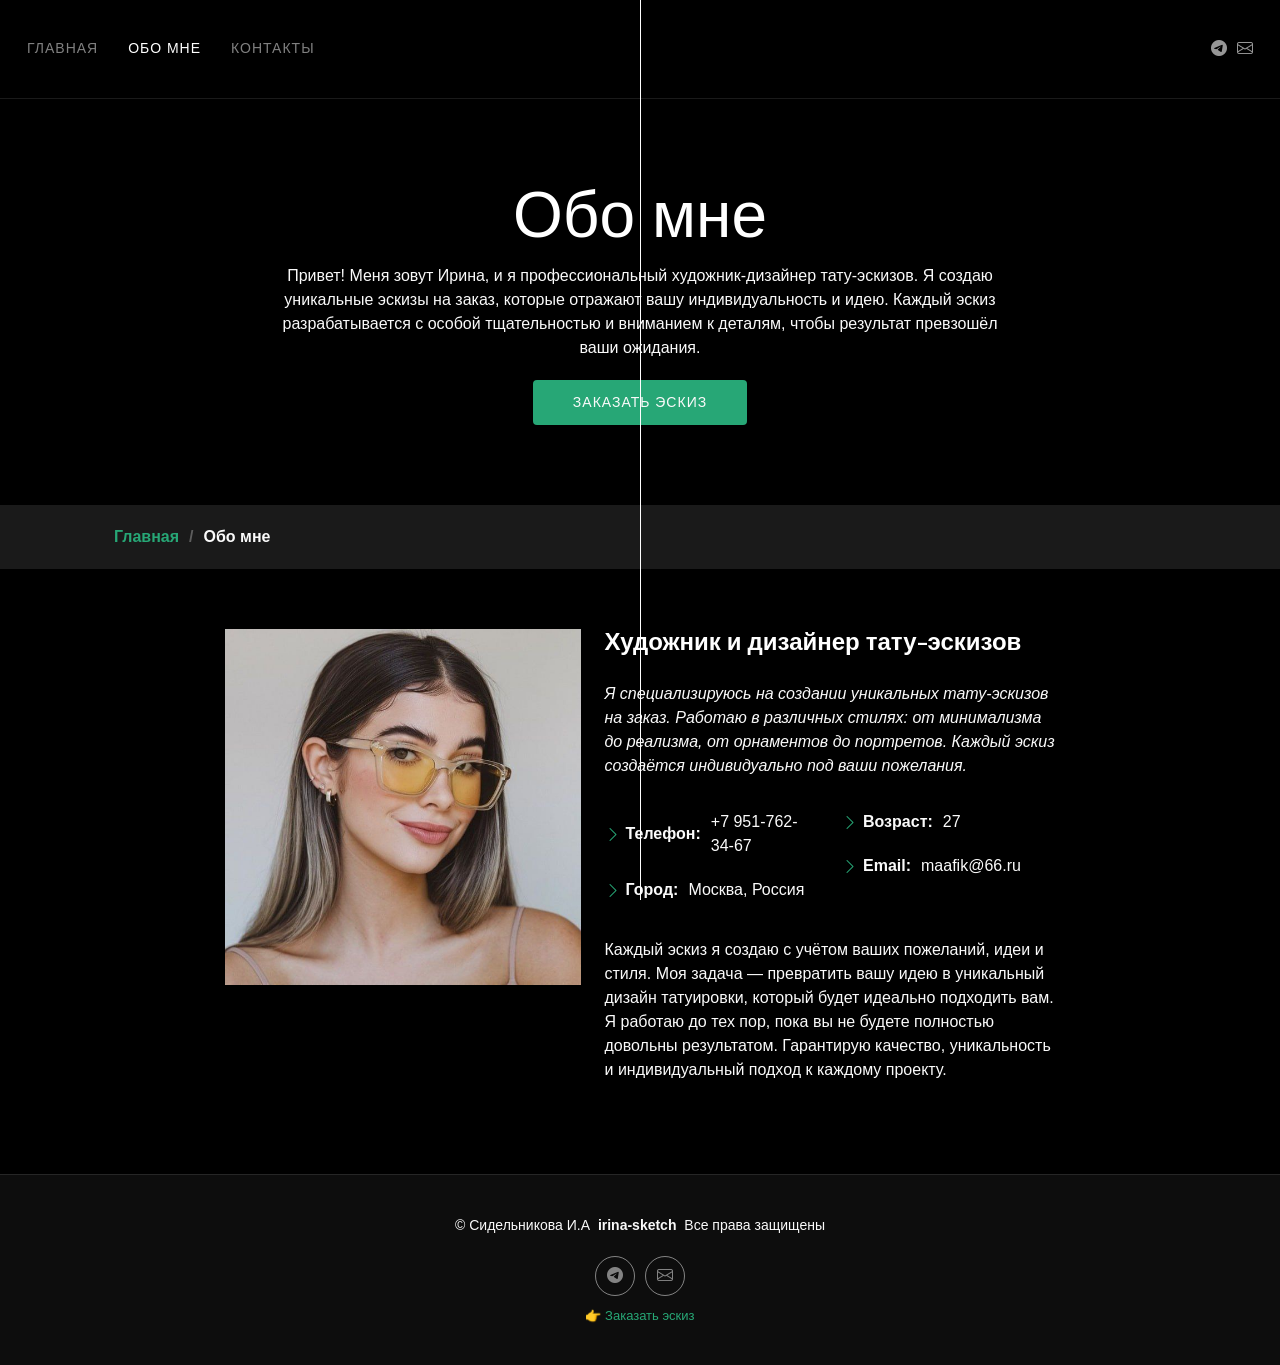
==== commit 4baef83a: "322" ====
--- a/about.html
+++ b/about.html
@@ -4,14 +4,13 @@
 <head>
   <meta charset="utf-8">
   <meta content="width=device-width, initial-scale=1.0" name="viewport">
-  <title>irinasketch — Обо мне</title>
+  <title>irina-sketch — Обо мне</title>
   <meta name="description" content="Обо мне - Ирина, художник и дизайнер тату-эскизов. Создаю уникальные дизайны на заказ с учётом ваших пожеланий.">
   <meta name="keywords" content="обо мне, художник тату, дизайнер эскизов, тату мастер, ирина, портфолио">
 
   <!-- DNS prefetch for external resources -->
   <link rel="dns-prefetch" href="//fonts.googleapis.com">
   <link rel="dns-prefetch" href="//fonts.gstatic.com">
-  <link rel="dns-prefetch" href="//www.googletagmanager.com">
   <link rel="dns-prefetch" href="//mc.yandex.ru">
 
   <!-- Favicons -->
@@ -36,77 +35,25 @@
   <!-- Main CSS File -->
   <link href="assets/css/main.css?v=2.0" rel="stylesheet">
 
-  <!-- Google tag (gtag.js) - optimized loading -->
-  <script>
-    window.addEventListener('load', function() {
-      setTimeout(function() {
-        var script = document.createElement('script');
-        script.async = true;
-        script.src = 'https://www.googletagmanager.com/gtag/js?id=G-0ZKS0X8JS6';
-        document.head.appendChild(script);
-        
-        script.onload = function() {
-          window.dataLayer = window.dataLayer || [];
-          function gtag(){dataLayer.push(arguments);}
-          gtag('js', new Date());
-          gtag('config', 'G-0ZKS0X8JS6');
-        };
-      }, 2000); // Задержка 2 секунды после загрузки страницы
-    });
-  </script>
-
-  <!-- Google Ads Conversion Tracking -->
-  <script>
-  function gtag_report_conversion(url) {
-    console.log('Conversion function called for URL:', url);
-    var callback = function () {
-      console.log('Conversion callback executed');
-      if (typeof(url) != 'undefined') {
-        window.location = url;
-      }
-    };
-    
-    // Check if gtag is available
-    if (typeof gtag === 'function') {
-      console.log('Sending conversion event...');
-      gtag('event', 'conversion', {
-          'send_to': 'AW-17846995280/Cr2oCLWYktwbENCSjr5C',
-          'value': 1.0,
-          'currency': 'USD',
-          'event_callback': callback
-      });
-    } else {
-      console.error('gtag function is not available!');
-      // Fallback: redirect directly
-      callback();
-    }
-    return false;
-  }
-  </script>
 
   <!-- =======================================================
   * Template Name: PhotoFolio
   * Template URL: https://bootstrapmade.com/photofolio-bootstrap-photography-website-template/
   * Author: BootstrapMade.com
-  * License: https://bootstrapmade.com/license/
   ======================================================== -->
 </head>
-<!-- Yandex.Metrika counter - optimized loading -->
+<!-- Yandex.Metrika counter -->
 <script type="text/javascript">
-  window.addEventListener('load', function() {
-    setTimeout(function() {
-      (function(m,e,t,r,i,k,a){
-          m[i]=m[i]||function(){(m[i].a=m[i].a||[]).push(arguments)};
-          m[i].l=1*new Date();
-          for (var j = 0; j < document.scripts.length; j++) {if (document.scripts[j].src === r) { return; }}
-          k=e.createElement(t),a=e.getElementsByTagName(t)[0],k.async=1,k.src=r,a.parentNode.insertBefore(k,a)
-      })(window, document,'script','https://mc.yandex.ru/metrika/tag.js?id=105430483', 'ym');
-
-      ym(105430483, 'init', {ssr:true, webvisor:true, clickmap:true, ecommerce:"dataLayer", accurateTrackBounce:true, trackLinks:true});
-    }, 1500); // Задержка 1.5 секунды после загрузки страницы
-  });
+    (function(m,e,t,r,i,k,a){
+        m[i]=m[i]||function(){(m[i].a=m[i].a||[]).push(arguments)};
+        m[i].l=1*new Date();
+        for (var j = 0; j < document.scripts.length; j++) {if (document.scripts[j].src === r) { return; }}
+        k=e.createElement(t),a=e.getElementsByTagName(t)[0],k.async=1,k.src=r,a.parentNode.insertBefore(k,a)
+    })(window, document,'script','https://mc.yandex.ru/metrika/tag.js?id=106117894', 'ym');
+
+    ym(106117894, 'init', {ssr:true, webvisor:true, clickmap:true, ecommerce:"dataLayer", accurateTrackBounce:true, trackLinks:true});
 </script>
-<noscript><div><img src="https://mc.yandex.ru/watch/105430483" style="position:absolute; left:-9999px;" alt="" /></div></noscript>
+<noscript><div><img src="https://mc.yandex.ru/watch/106117894" style="position:absolute; left:-9999px;" alt="" /></div></noscript>
 <!-- /Yandex.Metrika counter -->
 
 
@@ -118,15 +65,15 @@
       
       <nav id="navmenu" class="navmenu">
         <ul>
-          <li><a href="https://irinasketch.ru/">Главная<br></a></li>
-          <li><a href="https://irinasketch.ru/about.html" class="active">Обо мне</a></li>
-          <li><a href="https://irinasketch.ru/contact.html">Контакты</a></li>
+          <li><a href="https://irina-sketch.ru/">Главная<br></a></li>
+          <li><a href="https://irina-sketch.ru/about.html" class="active">Обо мне</a></li>
+          <li><a href="https://irina-sketch.ru/contact.html">Контакты</a></li>
         </ul>
         <i class="mobile-nav-toggle d-xl-none bi bi-list"></i>
       </nav>
 
       <div class="header-social-links">
-        <a href="https://t.me/Irinasketchs?text=%D0%97%D0%B4%D1%80%D0%B0%D0%B2%D1%81%D1%82%D0%B2%D1%83%D0%B9%D1%82%D0%B5!%20%D0%A5%D0%BE%D1%87%D1%83%20%D0%B7%D0%B0%D0%BA%D0%B0%D0%B7%D0%B0%D1%82%D1%8C%20%D1%8D%D1%81%D0%BA%D0%B8%D0%B7." class="facebook" onclick="return gtag_report_conversion('https://t.me/Irinasketchs?text=%D0%97%D0%B4%D1%80%D0%B0%D0%B2%D1%81%D1%82%D0%B2%D1%83%D0%B9%D1%82%D0%B5!%20%D0%A5%D0%BE%D1%87%D1%83%20%D0%B7%D0%B0%D0%BA%D0%B0%D0%B7%D0%B0%D1%82%D1%8C%20%D1%8D%D1%81%D0%BA%D0%B8%D0%B7.')"><i class="bi bi-facebook"></i></a>
+        <a href="https://t.me/Irinasketchs?text=%D0%97%D0%B4%D1%80%D0%B0%D0%B2%D1%81%D1%82%D0%B2%D1%83%D0%B9%D1%82%D0%B5!%20%D0%A5%D0%BE%D1%87%D1%83%20%D0%B7%D0%B0%D0%BA%D0%B0%D0%B7%D0%B0%D1%82%D1%8C%20%D1%8D%D1%81%D0%BA%D0%B8%D0%B7." class="facebook"><i class="bi bi-facebook"></i></a>
 
         <a href="mailto:maafik@66.ru" class="instagram"><i class="bi bi-instagram"></i></a>
       </div>
@@ -146,7 +93,7 @@
   Я создаю уникальные эскизы на заказ, которые отражают вашу индивидуальность и идею. 
   Каждый эскиз разрабатывается с особой тщательностью и вниманием к деталям, чтобы результат превзошёл ваши ожидания.</p>
 
-              <a href="https://irinasketch.ru/contact.html" class="cta-btn">Заказать эскиз<br></a>
+              <a href="https://irina-sketch.ru/contact.html" class="cta-btn">Заказать эскиз<br></a>
             </div>
           </div>
         </div>
@@ -154,7 +101,7 @@
       <nav class="breadcrumbs">
         <div class="container">
           <ol>
-            <li><a href="https://irinasketch.ru/">Главная</a></li>
+            <li><a href="https://irina-sketch.ru/">Главная</a></li>
             <li class="current">Обо мне</li>
           </ol>
         </div>
@@ -212,10 +159,10 @@
 
     <div class="container">
       <div class="copyright text-center ">
-        <p>© <span>Сидельникова И.А</span> <strong class="px-1 sitename">irinasketch</strong> <span> Все права защищены</span></p>
+        <p>© <span>Сидельникова И.А</span> <strong class="px-1 sitename">irina-sketch</strong> <span> Все права защищены</span></p>
       </div>
       <div class="social-links d-flex justify-content-center">
-        <a href="https://t.me/Irinasketchs?text=%D0%97%D0%B4%D1%80%D0%B0%D0%B2%D1%81%D1%82%D0%B2%D1%83%D0%B9%D1%82%D0%B5!%20%D0%A5%D0%BE%D1%87%D1%83%20%D0%B7%D0%B0%D0%BA%D0%B0%D0%B7%D0%B0%D1%82%D1%8C%20%D1%8D%D1%81%D0%BA%D0%B8%D0%B7." onclick="return gtag_report_conversion('https://t.me/Irinasketchs?text=%D0%97%D0%B4%D1%80%D0%B0%D0%B2%D1%81%D1%82%D0%B2%D1%83%D0%B9%D1%82%D0%B5!%20%D0%A5%D0%BE%D1%87%D1%83%20%D0%B7%D0%B0%D0%BA%D0%B0%D0%B7%D0%B0%D1%82%D1%8C%20%D1%8D%D1%81%D0%BA%D0%B8%D0%B7.')"><i class="bi bi-facebook"></i></a>
+        <a href="https://t.me/Irinasketchs?text=%D0%97%D0%B4%D1%80%D0%B0%D0%B2%D1%81%D1%82%D0%B2%D1%83%D0%B9%D1%82%D0%B5!%20%D0%A5%D0%BE%D1%87%D1%83%20%D0%B7%D0%B0%D0%BA%D0%B0%D0%B7%D0%B0%D1%82%D1%8C%20%D1%8D%D1%81%D0%BA%D0%B8%D0%B7."><i class="bi bi-facebook"></i></a>
 
         <a href="mailto:maafik@66.ru"><i class="bi bi-instagram"></i></a>
       </div>
@@ -224,7 +171,7 @@
         <!-- You can delete the links only if you've purchased the pro version. -->
         <!-- Licensing information: https://bootstrapmade.com/license/ -->
         <!-- Purchase the pro version with working PHP/AJAX contact form: [buy-url] -->
-<a href="https://irinasketch.ru/contact.html">👉 Заказать эскиз</a>
+<a href="https://irina-sketch.ru/contact.html">👉 Заказать эскиз</a>
       </div>
     </div>
 
--- a/assets/css/main.css
+++ b/assets/css/main.css
@@ -2518,4 +2518,209 @@
   .mfb-cta__btn {
     width: 100%;
   }
+}
+
+/*--------------------------------------------------------------
+# Pricing Section - Typography Only
+--------------------------------------------------------------*/
+.pricing-section {
+  padding: 80px 0;
+  background: var(--background-color);
+}
+
+.pricing-item {
+  text-align: center;
+  padding: 2rem 0;
+  position: relative;
+}
+
+.pricing-badge {
+  position: absolute;
+  top: -12px;
+  right: 50%;
+  transform: translateX(50%);
+  background: var(--accent-color);
+  color: white;
+  padding: 6px 16px;
+  border-radius: 20px;
+  font-size: 0.75rem;
+  font-weight: 600;
+  text-transform: uppercase;
+  letter-spacing: 0.5px;
+}
+
+.pricing-title {
+  font-size: 1.5rem;
+  font-weight: 700;
+  color: var(--heading-color);
+  margin-bottom: 1rem;
+  font-family: var(--heading-font);
+}
+
+.pricing-price {
+  font-size: 2.5rem;
+  font-weight: 800;
+  color: var(--accent-color);
+  margin-bottom: 1.5rem;
+  line-height: 1;
+}
+
+.pricing-desc {
+  color: var(--default-color);
+  opacity: 0.8;
+  margin-bottom: 2rem;
+  font-size: 0.95rem;
+  line-height: 1.6;
+}
+
+.pricing-list {
+  list-style: none;
+  padding: 0;
+  margin: 0 0 2rem 0;
+  text-align: left;
+  max-width: 300px;
+  margin-left: auto;
+  margin-right: auto;
+}
+
+.pricing-list li {
+  padding: 0.6rem 0;
+  color: var(--default-color);
+  font-size: 0.9rem;
+  border-bottom: 1px solid rgba(255, 255, 255, 0.05);
+  position: relative;
+  padding-left: 1.5rem;
+}
+
+.pricing-list li:last-child {
+  border-bottom: none;
+}
+
+.pricing-list li::before {
+  content: "•";
+  position: absolute;
+  left: 0;
+  color: var(--accent-color);
+  font-weight: 700;
+}
+
+.pricing-note {
+  margin-top: 3rem;
+  padding: 1.5rem;
+  background: rgba(39, 167, 118, 0.08);
+  border: 1px solid rgba(39, 167, 118, 0.15);
+  border-radius: 12px;
+  color: var(--default-color);
+}
+
+.pricing-note p {
+  margin: 0;
+  font-size: 1rem;
+  line-height: 1.6;
+}
+
+/* Responsive */
+@media (max-width: 768px) {
+  .pricing-section {
+    padding: 60px 0;
+  }
+  
+  .pricing-price {
+    font-size: 2rem;
+  }
+  
+  .pricing-title {
+    font-size: 1.3rem;
+  }
+}
+
+@media (max-width: 576px) {
+  .pricing-section .row {
+    display: flex;
+    flex-direction: row;
+    gap: 1rem;
+  }
+  
+  .pricing-section .col-lg-4 {
+    max-width: 100%;
+    flex: 1;
+  }
+  
+  .pricing-item {
+    display: flex;
+    flex-direction: column;
+    text-align: left;
+    padding: 1rem;
+    gap: 0.8rem;
+    border: 1px solid rgba(255, 255, 255, 0.1);
+    border-radius: 8px;
+  }
+  
+  .pricing-badge {
+    position: static;
+    transform: none;
+    margin-bottom: 0;
+    font-size: 0.6rem;
+    padding: 3px 8px;
+    align-self: flex-start;
+  }
+  
+  .pricing-item > div:not(.pricing-badge) {
+    display: flex;
+    align-items: center;
+    gap: 0.8rem;
+  }
+  
+  .pricing-title {
+    font-size: 1rem;
+    margin-bottom: 0;
+    min-width: 80px;
+    flex-shrink: 0;
+  }
+  
+  .pricing-price {
+    font-size: 1.3rem;
+    margin-bottom: 0;
+    min-width: 70px;
+    text-align: center;
+    flex-shrink: 0;
+  }
+  
+  .pricing-desc {
+    font-size: 0.8rem;
+    margin-bottom: 0;
+    opacity: 0.9;
+    line-height: 1.3;
+    flex: 1;
+    min-width: 0;
+  }
+
+  /* Стили для мобильного популярного блока */
+  .pricing-popular-mobile {
+    margin-bottom: 1rem;
+  }
+
+  .pricing-popular-mobile .pricing-item {
+    background: linear-gradient(135deg, rgba(39, 167, 118, 0.1), rgba(39, 167, 118, 0.05));
+    border: 2px solid var(--accent-color);
+    box-shadow: 0 8px 25px rgba(39, 167, 118, 0.2);
+  }
+
+  .pricing-popular-mobile .pricing-badge {
+    background: var(--accent-color);
+    color: white;
+    font-size: 0.7rem;
+    padding: 4px 10px;
+    font-weight: 600;
+  }
+
+  .pricing-popular-mobile .pricing-title {
+    color: var(--accent-color);
+    font-weight: 700;
+  }
+
+  .pricing-popular-mobile .pricing-price {
+    color: var(--accent-color);
+    font-weight: 800;
+  }
 }
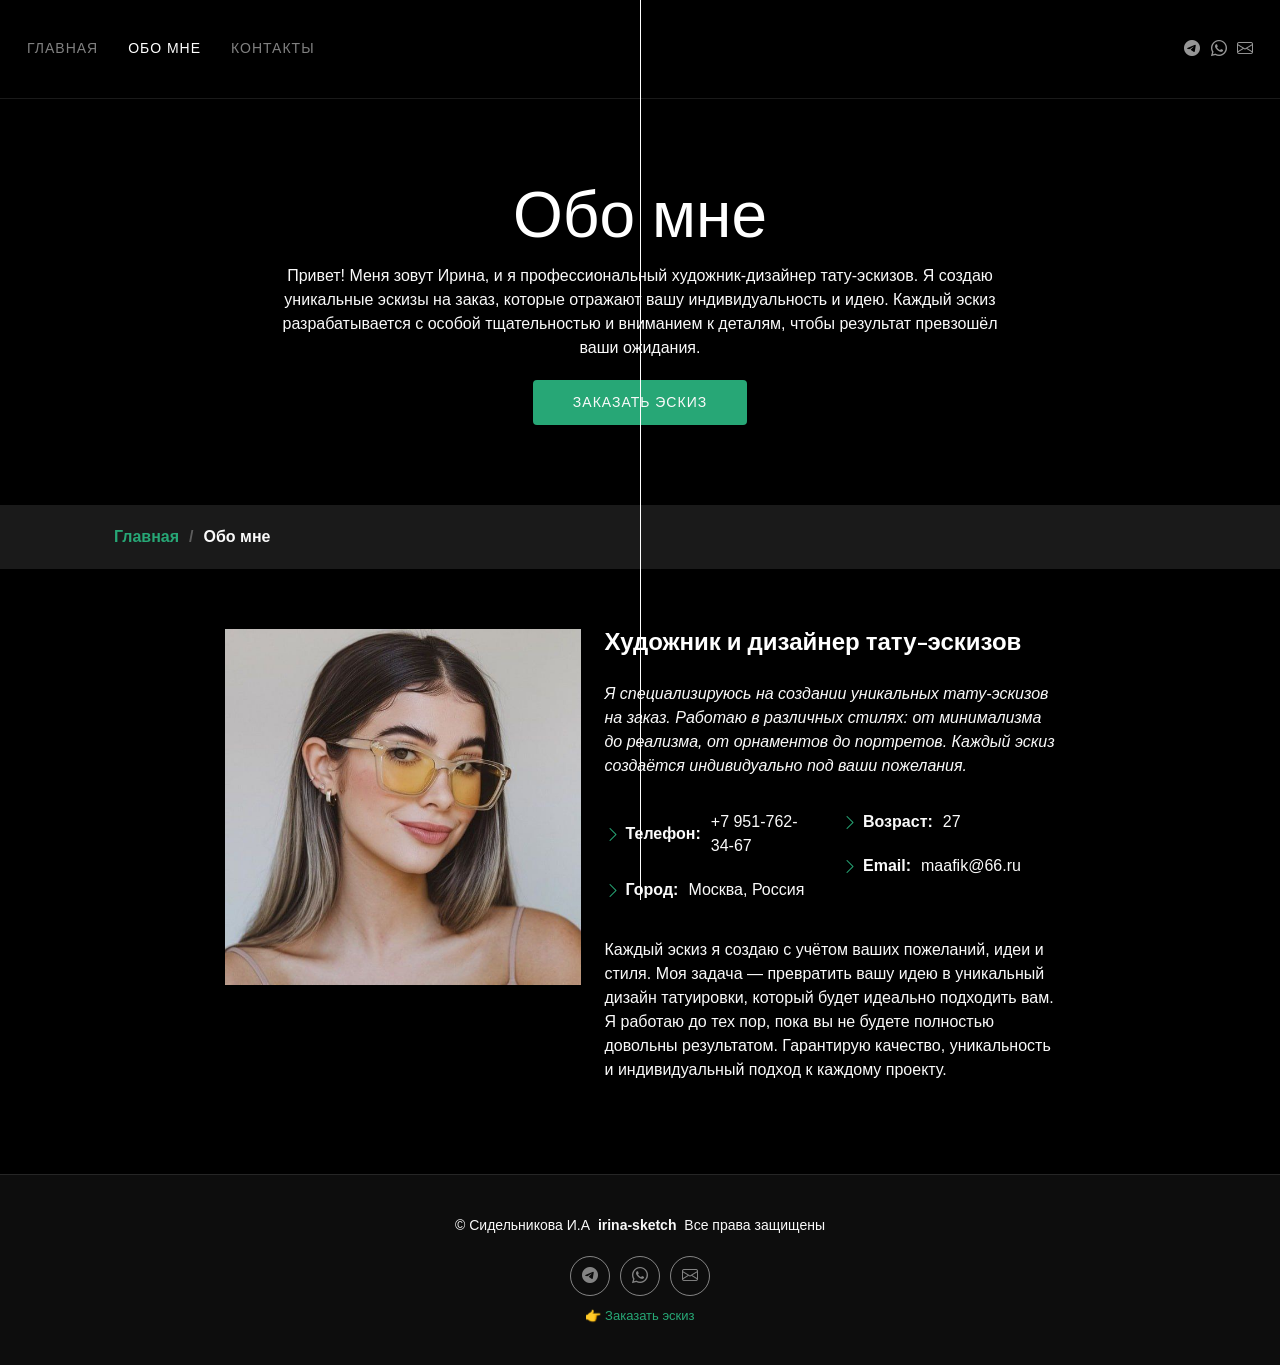
==== commit 538caa1b: "32123" ====
--- a/about.html
+++ b/about.html
@@ -74,7 +74,7 @@
 
       <div class="header-social-links">
         <a href="https://t.me/Irinasketchs?text=%D0%97%D0%B4%D1%80%D0%B0%D0%B2%D1%81%D1%82%D0%B2%D1%83%D0%B9%D1%82%D0%B5!%20%D0%A5%D0%BE%D1%87%D1%83%20%D0%B7%D0%B0%D0%BA%D0%B0%D0%B7%D0%B0%D1%82%D1%8C%20%D1%8D%D1%81%D0%BA%D0%B8%D0%B7." class="facebook"><i class="bi bi-facebook"></i></a>
-
+        <a href="#" class="whatsapp" onclick="openWhatsAppModal(); return false;"><i class="bi bi-whatsapp"></i></a>
         <a href="mailto:maafik@66.ru" class="instagram"><i class="bi bi-instagram"></i></a>
       </div>
 
@@ -163,7 +163,7 @@
       </div>
       <div class="social-links d-flex justify-content-center">
         <a href="https://t.me/Irinasketchs?text=%D0%97%D0%B4%D1%80%D0%B0%D0%B2%D1%81%D1%82%D0%B2%D1%83%D0%B9%D1%82%D0%B5!%20%D0%A5%D0%BE%D1%87%D1%83%20%D0%B7%D0%B0%D0%BA%D0%B0%D0%B7%D0%B0%D1%82%D1%8C%20%D1%8D%D1%81%D0%BA%D0%B8%D0%B7."><i class="bi bi-facebook"></i></a>
-
+        <a href="#" class="whatsapp" onclick="openWhatsAppModal(); return false;"><i class="bi bi-whatsapp"></i></a>
         <a href="mailto:maafik@66.ru"><i class="bi bi-instagram"></i></a>
       </div>
       <div class="credits">
@@ -177,6 +177,26 @@
 
   </footer>
 
+  <!-- WhatsApp Modal -->
+  <div class="order-modal" id="whatsappModal" style="display: none;">
+    <div class="order-modal__dialog">
+      <button class="order-modal__close" type="button" aria-label="Закрыть" onclick="closeWhatsAppModal()">✕</button>
+      <div class="order-modal__title">Написать в WhatsApp</div>
+      <div class="order-modal__text">
+        Для работы WhatsApp в России нужно включить VPN. Если у вас нет VPN, лучше воспользуйтесь Telegram.
+      </div>
+      <div class="order-modal__actions">
+        <a class="order-modal__btn order-modal__btn--wa" href="https://wa.me/79517623467?text=%D0%97%D0%B4%D1%80%D0%B0%D0%B2%D1%81%D1%82%D0%B2%D1%83%D0%B9%D1%82%D0%B5!%20%D0%A5%D0%BE%D1%87%D1%83%20%D0%B7%D0%B0%D0%BA%D0%B0%D0%B7%D0%B0%D1%82%D1%8C%20%D1%8D%D1%81%D0%BA%D0%B8%D0%B7." target="_blank" rel="noopener">
+          <span class="order-modal__btn-content">
+            <span class="order-modal__btn-main">WhatsApp</span>
+            <span class="order-modal__btn-sub">работает с VPN</span>
+          </span>
+        </a>
+        <a class="order-modal__btn order-modal__btn--tg" href="https://t.me/Irinasketchs?text=%D0%97%D0%B4%D1%80%D0%B0%D0%B2%D1%81%D1%82%D0%B2%D1%83%D0%B9%D1%82%D0%B5!%20%D0%A5%D0%BE%D1%87%D1%83%20%D0%B7%D0%B0%D0%BA%D0%B0%D0%B7%D0%B0%D1%82%D1%8C%20%D1%8D%D1%81%D0%BA%D0%B8%D0%B7." target="_blank" rel="noopener">Написать в Telegram</a>
+      </div>
+    </div>
+  </div>
+
   <!-- Scroll Top -->
   <a href="#" id="scroll-top" class="scroll-top d-flex align-items-center justify-content-center"><i class="bi bi-arrow-up-short"></i></a>
 
@@ -200,6 +220,27 @@
   <!-- Main JS File -->
   <script src="assets/js/main.js?v=2.0" defer></script>
 
+  <!-- WhatsApp Modal functions -->
+  <script>
+    function openWhatsAppModal() {
+      document.getElementById('whatsappModal').style.display = 'flex';
+      document.body.style.overflow = 'hidden';
+    }
+    
+    function closeWhatsAppModal() {
+      document.getElementById('whatsappModal').style.display = 'none';
+      document.body.style.overflow = '';
+    }
+    
+    // Close modal when clicking outside
+    document.addEventListener('click', function(event) {
+      const whatsappModal = document.getElementById('whatsappModal');
+      if (event.target === whatsappModal) {
+        closeWhatsAppModal();
+      }
+    });
+  </script>
+
 </body>
 
 </html>
